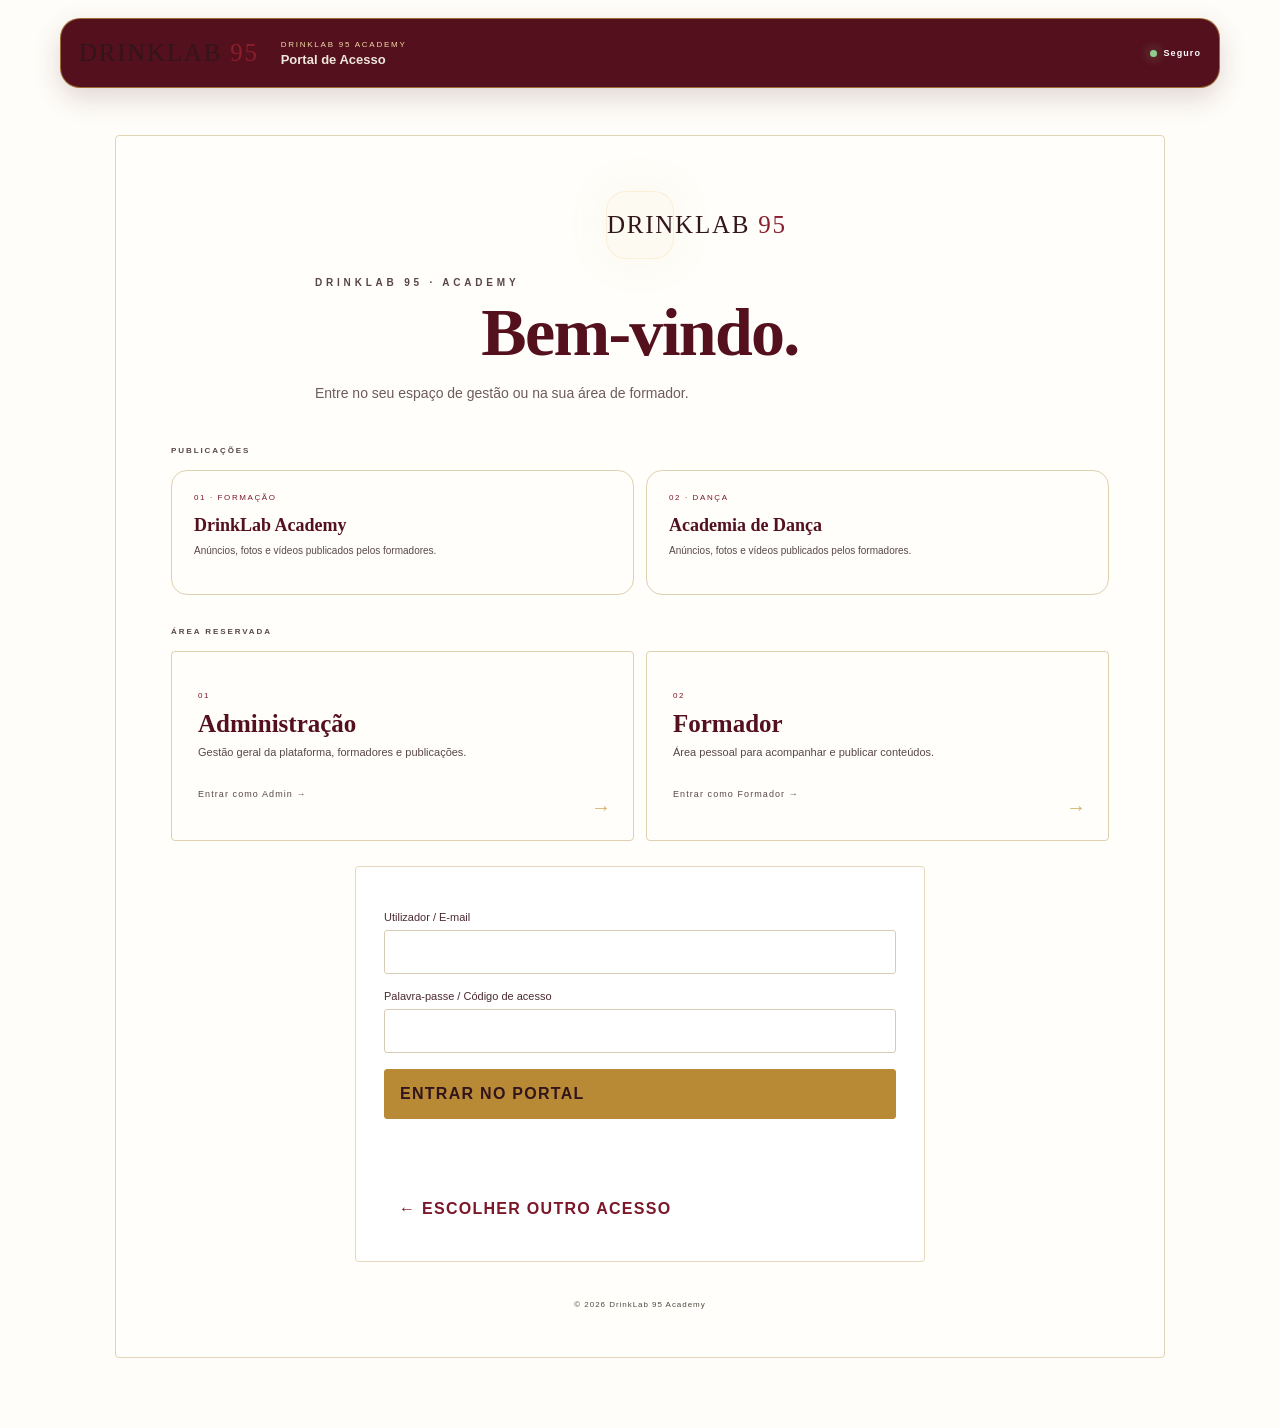
==== acesso.html @ db1f8559 "Refresh visual CSS cache version" ====
<!doctype html><html lang="pt-MZ"><head><meta charset="UTF-8"><meta name="viewport" content="width=device-width,initial-scale=1"><meta name="theme-color" content="#64101e"><title>DrinkLab 95 — Portal de Acesso</title><link rel="stylesheet" href="assets/css/style.css?v=20261028-visual-refresh-1"><style>.portal-info{width:min(980px,100%);margin:0 auto 28px;display:grid;grid-template-columns:repeat(3,1fr);gap:14px}.portal-card{display:block;padding:24px 20px;text-decoration:none;color:var(--text);background:linear-gradient(145deg,#15120d,#080808);border:1px solid #352919;border-radius:10px;text-align:left;transition:.25s;cursor:pointer}.portal-card:hover{transform:translateY(-3px);border-color:rgba(237,208,138,.8);box-shadow:0 18px 45px rgba(0,0,0,.35)}.portal-card small{display:block;color:#756c5d;font-size:8px;letter-spacing:.2em;margin-bottom:13px}.portal-card strong{display:block;color:var(--gold2);font:600 20px 'Playfair Display',serif;margin-bottom:7px}.portal-card span{display:block;color:var(--muted);font-size:10px;line-height:1.6}.portal-label{text-align:center;color:var(--gold2);font-size:9px;letter-spacing:.25em;font-weight:700;margin:28px 0 14px}.access-roles{display:grid;grid-template-columns:repeat(2,1fr);gap:14px;max-width:650px;margin:0 auto}.access-roles button{border:1px solid #352919;border-radius:10px;background:linear-gradient(145deg,#15120d,#080808);color:var(--text);padding:22px;text-align:left;cursor:pointer;transition:.25s}.access-roles button:hover{transform:translateY(-3px);border-color:rgba(237,208,138,.7)}.access-roles span{display:block;color:#756c5d;font-size:8px;letter-spacing:.2em;margin-bottom:10px}.access-roles strong{display:block;color:var(--gold2);font:600 21px 'Playfair Display',serif;margin-bottom:5px}.access-roles small,.access-roles em{display:block;color:var(--muted);font-size:10px;line-height:1.6}.access-roles em{margin-top:12px;color:var(--gold2);font-style:normal}.access-form{max-width:520px;margin:24px auto 0}.access-back{margin-top:12px!important;background:transparent!important;border:0!important;color:var(--muted)!important;box-shadow:none!important}.access-back:hover{color:var(--gold2)!important}.error{color:#d88b8b;text-align:center}@media(max-width:700px){.portal-info,.access-roles{grid-template-columns:1fr}.portal-card{padding:19px}.access-roles button{padding:19px}}</style><style>
body:has(.access-page){background:#050505;min-height:100vh}.access-header{position:fixed;top:18px!important;left:50%;transform:translateX(-50%);width:min(1160px,calc(100% - 28px));height:70px!important;min-height:70px!important;padding:9px 18px!important;border-radius:20px!important;z-index:20}.access-header>a{display:flex;align-items:center}.access-header img{height:46px!important;max-width:185px!important}.access-header>div{display:flex;flex-direction:column;gap:3px;margin-left:22px;flex:1}.access-header small{font-size:8px;color:#777067;letter-spacing:.22em}.access-header strong{font-size:13px;color:#eee7dc}.header-status{display:flex!important;align-items:center;gap:7px;color:#aaa49b!important;font-size:9px!important;letter-spacing:.12em!important}.header-status i{display:block;width:7px;height:7px;border-radius:50%;background:#8ecf8e;box-shadow:0 0 12px rgba(142,207,142,.7)}.access-page{position:relative;min-height:100vh;display:grid;place-items:center;padding:135px 18px 70px;overflow:hidden}.access-glow{position:absolute;width:620px;height:620px;border-radius:50%;background:radial-gradient(circle,rgba(201,151,61,.10),transparent 65%);pointer-events:none}.access-box{position:relative;z-index:2;width:min(1050px,100%);padding:55px 55px 48px;background:linear-gradient(145deg,rgba(20,18,14,.96),rgba(7,7,7,.97));border:1px solid rgba(237,208,138,.15);border-radius:26px;box-shadow:0 35px 100px rgba(0,0,0,.55);backdrop-filter:blur(20px)}.access-brand{text-align:center;max-width:650px;margin:0 auto 40px}.brand-mark{width:68px;height:68px;margin:0 auto 18px;display:grid;place-items:center;border:1px solid rgba(237,208,138,.25);border-radius:20px;background:rgba(201,151,61,.045);box-shadow:0 0 45px rgba(201,151,61,.08)}.brand-mark img{width:38px!important;height:38px!important}.access-brand h1{font:600 clamp(42px,6vw,68px)/1 'Playfair Display',serif;margin:8px 0 15px;letter-spacing:-.025em}.access-brand>p:last-child{color:var(--muted);font-size:14px;line-height:1.8;margin:0}.portal-label{margin:32px 0 15px!important;color:#82796b!important;font-size:8px!important;letter-spacing:.24em!important;text-align:left!important}.portal-info{width:100%;grid-template-columns:repeat(2,1fr);gap:12px}.portal-card{min-height:125px;padding:22px!important;border-radius:16px!important;background:rgba(255,255,255,.018)!important;border-color:rgba(237,208,138,.10)!important}.portal-card strong{font-size:18px!important}.portal-card:hover{transform:translateY(-4px);background:rgba(201,151,61,.035)!important}.access-roles{max-width:none;grid-template-columns:repeat(2,1fr);gap:12px}.access-roles button{position:relative;min-height:190px;padding:26px;border-radius:16px;background:linear-gradient(145deg,#15120d,#090908);border-color:rgba(237,208,138,.12)}.access-roles button:after{content:'→';position:absolute;right:22px;bottom:21px;color:var(--gold2);font-size:20px;transition:.2s}.access-roles button:hover:after{transform:translateX(5px)}.access-roles strong{font-size:25px!important}.access-roles small{max-width:310px;font-size:11px!important;line-height:1.7!important}.access-roles em{margin-top:25px!important;font-size:9px!important;letter-spacing:.12em}.access-form{max-width:570px;padding:28px;margin:25px auto 0;border:1px solid rgba(237,208,138,.12);border-radius:18px;background:rgba(255,255,255,.018)}#accessTitle{color:var(--gold2);font-size:10px;letter-spacing:.18em;font-weight:700;margin:0}.access-form label{font-size:11px}.access-form input{border-radius:11px;padding:15px;background:#060606}.access-form>button[type=submit]{border-radius:11px;background:linear-gradient(135deg,#d8ad61,#b98431);padding:15px}.access-back{border-radius:999px!important}.error{font-size:11px}.access-box:after{content:'© 2026 DrinkLab 95 Academy';display:block;text-align:center;color:#514b43;font-size:8px;letter-spacing:.12em;margin-top:38px}@media(max-width:700px){.access-header{top:10px!important;height:62px!important;min-height:62px!important}.access-header img{height:40px!important}.access-header>div{display:none}.header-status{font-size:8px!important}.access-page{padding:100px 12px 35px}.access-box{padding:34px 18px 28px;border-radius:20px}.access-brand{margin-bottom:28px}.portal-info,.access-roles{grid-template-columns:1fr}.portal-card{min-height:110px}.access-roles button{min-height:155px}.access-form{padding:20px 15px}}
</style>  <link rel="stylesheet" href="assets/css/refinement.css?v=20261028-4">
</head><body><header class="access-header"><a href="./"><span class="brand-wordmark">DRINKLAB <em>95</em></span></a><div><small>DRINKLAB 95 ACADEMY</small><strong>Portal de Acesso</strong></div><span class="header-status"><i></i> Seguro</span></header><main class="access-page"><div class="access-glow"></div><section class="access-box"><div class="access-brand"><div class="brand-mark"><span class="brand-wordmark">DRINKLAB <em>95</em></span></div><p class="eyebrow">DRINKLAB 95 · ACADEMY</p><h1>Bem-vindo.</h1><p>Entre no seu espaço de gestão ou na sua área de formador.</p></div><p class="portal-label">PUBLICAÇÕES</p><div class="portal-info"><a class="portal-card" href="./publicacoes.html?area=academy"><small>01 · FORMAÇÃO</small><strong>DrinkLab Academy</strong><span>Anúncios, fotos e vídeos publicados pelos formadores.</span></a><a class="portal-card" href="./publicacoes.html?area=danca"><small>02 · DANÇA</small><strong>Academia de Dança</strong><span>Anúncios, fotos e vídeos publicados pelos formadores.</span></a></div><p class="portal-label">ÁREA RESERVADA</p><div class="access-roles"><button type="button" data-role="admin"><span>01</span><strong>Administração</strong><small>Gestão geral da plataforma, formadores e publicações.</small><em>Entrar como Admin →</em></button><button type="button" data-role="formador"><span>02</span><strong>Formador</strong><small>Área pessoal para acompanhar e publicar conteúdos.</small><em>Entrar como Formador →</em></button></div><form id="accessForm" class="access-form" hidden><p id="accessTitle"></p><label>Utilizador / E-mail<input id="accessUser" autocomplete="username" required></label><label>Palavra-passe / Código de acesso<input id="accessPass" type="password" autocomplete="current-password" required></label><button type="submit">Entrar no portal</button><p id="accessError" class="error"></p><button class="access-back" type="button" id="chooseAgain">← Escolher outro acesso</button></form></section></main><script src="assets/js/acesso.js?v=20260825-7"></script></body></html>
---- assets/css/style.css ----
:root{--bg:#050505;--card:#0d0d0c;--gold:#c9973d;--gold2:#edd08a;--text:#f8f4eb;--muted:#a7a197;--line:#3b2d1b}*{box-sizing:border-box}html{scroll-behavior:smooth}body{margin:0;background:#050505;color:var(--text);font-family:Inter,Arial,sans-serif;overflow-x:hidden}body:before{content:'';position:fixed;inset:0;pointer-events:none;background:radial-gradient(circle at 50% -10%,rgba(201,151,61,.18),transparent 35%),linear-gradient(120deg,transparent 0 48%,rgba(255,255,255,.018) 50%,transparent 52%);z-index:-1}header{position:fixed;top:16px;left:50%;transform:translateX(-50%);z-index:30;width:min(1180px,calc(100% - 28px));min-height:70px;padding:9px 18px;display:flex;align-items:center;justify-content:space-between;border:1px solid rgba(237,208,138,.16);border-radius:999px;background:rgba(5,5,5,.72);backdrop-filter:blur(20px);box-shadow:0 15px 45px rgba(0,0,0,.35)}header a:first-child{display:flex;align-items:center;text-decoration:none}.brand-logo{min-width:205px}.brand-wordmark{display:inline-block;color:#f8f4eb;font-family:Georgia,"Times New Roman",serif;font-size:25px;letter-spacing:1px;white-space:nowrap}.brand-wordmark em{background:linear-gradient(135deg,#f4d58a 0%,#c9973d 52%,#a96f1c 100%);-webkit-background-clip:text;background-clip:text;color:transparent;font-style:normal}header nav{display:flex;gap:clamp(14px,2.5vw,30px);margin-left:auto;margin-right:30px}header nav a{color:#aaa49a;text-decoration:none;font-size:10px;letter-spacing:.12em;text-transform:uppercase;transition:.2s}header nav a:hover{color:var(--gold2)}header>span{font-size:9px;letter-spacing:.35em;color:var(--gold2);font-weight:700}.intro{position:relative;min-height:100svh;width:100%;display:flex;flex-direction:column;align-items:center;justify-content:center;margin:auto;text-align:center;padding:150px 15px 80px;overflow:hidden;border-bottom:1px solid rgba(237,208,138,.1)}.intro:after{content:'';position:absolute;left:50%;bottom:-180px;width:700px;height:360px;transform:translateX(-50%);border-radius:50%;background:radial-gradient(ellipse,rgba(201,151,61,.12),transparent 65%);pointer-events:none}.intro-orb{position:absolute;top:16%;left:50%;width:clamp(280px,48vw,650px);height:clamp(280px,48vw,650px);transform:translateX(-50%);border:1px solid rgba(237,208,138,.08);border-radius:50%;box-shadow:0 0 100px rgba(201,151,61,.05),inset 0 0 80px rgba(201,151,61,.03);animation:orb 8s ease-in-out infinite}.intro-orb:before,.intro-orb:after{content:'';position:absolute;inset:10%;border:1px solid rgba(237,208,138,.045);border-radius:50%}.intro-orb:after{inset:25%;border-color:rgba(237,208,138,.035)}.intro-mark{position:relative;z-index:2;width:70px;height:70px;display:grid;place-items:center;margin-bottom:22px;border:1px solid rgba(237,208,138,.28);border-radius:50%;background:rgba(5,5,5,.6);box-shadow:0 0 45px rgba(201,151,61,.12);animation:rise .8s ease both}.intro-mark img{width:38px;height:38px}.intro p,.eyebrow{position:relative;z-index:2;font-size:10px;letter-spacing:.38em;color:var(--gold2);font-weight:700}.intro h1{position:relative;z-index:2;font:600 clamp(44px,7.2vw,88px)/1.02 'Playfair Display',serif;letter-spacing:-.025em;margin:20px 0 25px;animation:rise .9s .1s ease both}.intro h1 b{font-weight:600;color:var(--gold2)}.intro>div:not(.intro-orb):not(.intro-mark):not(.scroll-hint){position:relative;z-index:2;color:#918b82;font-size:13px;letter-spacing:.2em}.hero-cta{position:relative;z-index:2;display:inline-block;margin-top:34px;padding:15px 28px;border:1px solid rgba(237,208,138,.55);border-radius:999px;color:var(--gold2);text-decoration:none;text-transform:uppercase;letter-spacing:.14em;font-size:10px;transition:.25s}.hero-cta:hover{background:var(--gold2);color:#080808;box-shadow:0 0 35px rgba(237,208,138,.16);transform:translateY(-2px)}.scroll-hint{position:absolute!important;bottom:25px;color:#6f675b!important;font-size:8px!important;letter-spacing:.28em!important}.scroll-hint span{display:inline-block;color:var(--gold2);font-size:14px;margin-left:7px;animation:bounce 1.5s infinite}.about{width:min(1120px,calc(100% - 28px));margin:90px auto 105px;display:grid;grid-template-columns:repeat(2,minmax(0,1fr));gap:1px;background:var(--line);border:1px solid var(--line)}.about>div{position:relative;background:linear-gradient(145deg,#12100c,#080808);padding:clamp(28px,5vw,52px)}.about>div:first-child{grid-column:1/-1;text-align:center;padding-left:15%;padding-right:15%;background:radial-gradient(circle at 50% 0,#21180c,#0b0b0a 60%)}.about h2{font:600 clamp(30px,4vw,46px)/1.08 'Playfair Display',serif;margin:9px 0 20px}.about p:not(.eyebrow){color:var(--muted);font-size:15px;line-height:1.95;text-align:justify;text-justify:inter-word;margin:10px 0}.about strong{color:var(--gold2)}.values{display:flex;justify-content:center;flex-wrap:wrap;gap:8px;margin-top:25px}.values span{border:1px solid rgba(237,208,138,.2);padding:8px 12px;color:#a99c82;font-size:9px;letter-spacing:.15em}.featured{background:linear-gradient(135deg,#181207,#0a0907)!important}.featured>a{display:inline-block;margin-top:18px;color:var(--gold2);font-size:10px;letter-spacing:.12em;text-decoration:none;text-transform:uppercase}.signature{font-size:14px!important;color:var(--gold2)!important}.program-section{width:min(1150px,calc(100% - 28px));margin:auto}.section-heading{text-align:center;margin-bottom:38px}.section-heading h2{font:600 clamp(32px,5vw,52px)/1.05 'Playfair Display',serif;margin:8px 0 12px}.section-heading p:last-child{color:var(--muted);font-size:14px}.cards{display:grid;grid-template-columns:repeat(4,minmax(0,1fr));gap:14px}.cards button{position:relative;overflow:hidden;min-height:390px;padding:29px;color:var(--text);background:linear-gradient(155deg,#15120d,#080808);border:1px solid #352919;border-radius:8px;text-align:left;cursor:pointer;transition:.3s}.cards button:before{content:'';position:absolute;top:0;left:0;width:45px;height:1px;background:var(--gold2);transition:.3s}.cards button:hover{transform:translateY(-6px);border-color:rgba(237,208,138,.55);box-shadow:0 28px 60px #000}.cards button:hover:before{width:100%}.cards small{color:#756c5d;letter-spacing:.2em}.cards i{display:block;font-style:normal;font-size:35px;color:var(--gold2);margin:43px 0 25px}.cards h2,.cards h3{font:600 clamp(24px,2.5vw,31px)/1 'Playfair Display',serif;margin:0}.cards h3{color:var(--gold2);margin-top:7px}.cards p{color:var(--muted);line-height:1.8;font-size:13px;text-align:justify;text-justify:inter-word}.cards strong{display:block;margin-top:29px;color:var(--gold2);font-size:10px;letter-spacing:.13em}.panel{border:1px solid #4a3920;background:#0c0c0b;padding:clamp(22px,5vw,42px);border-radius:8px;box-shadow:0 30px 80px #000}.panel h2{font:600 clamp(32px,5vw,44px)/1.08 'Playfair Display',serif}.panel>p{color:var(--muted);line-height:1.8}.panel>#kind{color:var(--gold2);font-size:10px;letter-spacing:.25em;font-weight:700}#form{max-width:850px;margin:100px auto 0}form{display:grid;gap:16px;margin-top:30px}label{display:grid;gap:7px;color:#d8d2c7;font-size:13px}input,select,textarea{width:100%;border:1px solid #383128;background:#070707;color:#fff;padding:14px;border-radius:3px;font:inherit}form button{border:0;background:var(--gold);color:#080808;padding:15px;border-radius:3px;font-weight:800;cursor:pointer;text-transform:uppercase;letter-spacing:.08em}#back{background:none;border:0;color:var(--gold2);padding:0 0 20px;cursor:pointer}#success{padding:18px;border:1px solid #6b542d;color:var(--gold2);line-height:1.6}.team-section{width:min(1120px,calc(100% - 28px));margin:105px auto 0}.team-intro{text-align:center;max-width:760px;margin:0 auto 38px}.team-intro h2{font:600 clamp(34px,5vw,54px)/1.05 'Playfair Display',serif;margin:8px 0 15px}.team-intro p:last-child{color:var(--muted);line-height:1.9;font-size:14px}.team-grid{display:grid;grid-template-columns:repeat(3,minmax(0,1fr));gap:14px}.team-card{position:relative;min-height:245px;padding:25px;background:linear-gradient(145deg,#15120d,#080808);border:1px solid #352919;border-radius:8px;color:var(--text);text-align:left;cursor:pointer;overflow:hidden;transition:.3s}.team-card:before{content:'';position:absolute;left:0;top:0;width:35%;height:1px;background:var(--gold2);transition:.35s}.team-card:hover{transform:translateY(-5px);border-color:rgba(237,208,138,.55);box-shadow:0 25px 55px rgba(0,0,0,.45)}.team-card:hover:before{width:100%}.team-number{position:absolute;top:22px;right:22px;color:#665d4e;font-size:9px;letter-spacing:.2em}.team-icon{display:grid;place-items:center;width:48px;height:48px;border:1px solid rgba(237,208,138,.25);border-radius:50%;color:var(--gold2);font-size:13px;margin-bottom:42px}.team-card strong{display:block;font:600 23px 'Playfair Display',serif;margin-bottom:7px}.team-card small{display:block;color:var(--gold2);font-size:10px;letter-spacing:.1em;text-transform:uppercase}.team-card em{display:block;margin-top:28px;color:#777065;font-style:normal;font-size:9px;letter-spacing:.16em;text-transform:uppercase}.member-modal{position:fixed;inset:0;z-index:100;display:grid;place-items:center;padding:22px}.member-modal[hidden]{display:none}.member-backdrop{position:absolute;inset:0;background:rgba(0,0,0,.82);backdrop-filter:blur(12px)}.member-panel{position:relative;z-index:2;width:min(680px,100%);padding:clamp(30px,6vw,58px);background:linear-gradient(145deg,#18140e,#090909);border:1px solid rgba(237,208,138,.35);box-shadow:0 40px 100px rgba(0,0,0,.7);border-radius:10px}.member-close{position:absolute;top:16px;right:18px;border:0;background:none;color:#aaa095;font-size:30px;cursor:pointer;line-height:1}.member-panel h2{font:600 clamp(36px,6vw,56px)/1 'Playfair Display',serif;margin:8px 0}.member-panel h3{color:var(--gold2);font-size:11px;letter-spacing:.18em;text-transform:uppercase;margin:0}.member-divider{height:1px;background:rgba(237,208,138,.16);margin:27px 0}.member-panel>p:not(.eyebrow){color:var(--muted);font-size:15px;line-height:1.95;text-align:justify}.member-focus{margin-top:30px;padding:17px 18px;border-left:2px solid var(--gold);background:rgba(201,151,61,.05)}.member-focus span{display:block;color:#776e60;font-size:8px;letter-spacing:.2em;margin-bottom:7px}.member-focus strong{color:var(--gold2);font-size:12px;letter-spacing:.05em}.modal-open{overflow:hidden}.site-footer{width:100%;margin-top:110px;border-top:1px solid rgba(237,208,138,.16);background:linear-gradient(180deg,#0b0a08,#050505);padding:65px max(28px,calc((100% - 1120px)/2)) 25px}.footer-main{display:grid;grid-template-columns:1.45fr 1fr 1fr 1.25fr;gap:45px;padding-bottom:45px}.footer-brand strong{display:block;font:700 27px 'Playfair Display',serif;letter-spacing:.08em;color:var(--gold2)}.footer-brand span{display:block;margin-top:9px;color:#8c8170;font-size:9px;letter-spacing:.2em}.footer-brand p{max-width:310px;color:#817a70;font-size:12px;line-height:1.8;margin-top:25px}.footer-column h3,.footer-access h3{font-size:9px;letter-spacing:.22em;color:var(--gold2);margin:5px 0 18px}.footer-column a{display:block;color:#9d978e;text-decoration:none;font-size:12px;margin:10px 0;transition:.2s}.footer-column a:hover{color:var(--gold2);transform:translateX(3px)}.footer-access p{color:#817a70;font-size:11px;line-height:1.7;margin:0 0 18px}.footer-login{display:inline-flex;align-items:center;padding:11px 16px;border:1px solid rgba(237,208,138,.4);border-radius:999px;color:var(--gold2);text-decoration:none;text-transform:uppercase;font-size:9px;letter-spacing:.14em;transition:.25s}.footer-login:hover{background:var(--gold2);color:#080808}.footer-bottom{border-top:1px solid rgba(237,208,138,.09);padding-top:20px;display:flex;justify-content:space-between;gap:15px;color:#625c54;font-size:9px;letter-spacing:.08em}.site-footer a{cursor:pointer}@media(max-width:1050px){header nav{display:none}.cards{grid-template-columns:repeat(2,1fr)}.team-grid{grid-template-columns:repeat(2,1fr)}.footer-main{grid-template-columns:1fr 1fr}}@media(max-width:700px){header{top:10px;min-height:62px;padding:7px 13px}header img{height:43px;max-width:175px}header>span{font-size:8px;letter-spacing:.2em}.intro{padding:105px 14px 58px}.intro-orb{top:21%;width:390px;height:390px}.intro-mark{width:60px;height:60px;margin-bottom:18px}.intro-mark img{width:33px;height:33px}.intro h1{font-size:clamp(39px,11vw,59px)}.intro h1 br{display:none}.intro p{font-size:9px;letter-spacing:.28em}.intro>div:not(.intro-orb):not(.intro-mark):not(.scroll-hint){font-size:11px;line-height:1.8}.hero-cta{margin-top:28px}.about{grid-template-columns:1fr;margin:65px 14px}.about>div:first-child{grid-column:auto;padding:30px 22px}.about>div{padding:26px 22px}.about p:not(.eyebrow),.cards p{text-align:justify;text-justify:inter-word;hyphens:auto;font-size:14px;line-height:1.9}.values{justify-content:flex-start}.cards{grid-template-columns:1fr;padding:0}.cards button{min-height:310px;padding:25px}.cards i{margin:30px 0 19px}.section-heading{padding:0 5px;margin-bottom:28px}.section-heading h2{font-size:36px}.panel{padding:23px 17px}#form{padding:0 14px;margin-top:65px}.team-section{margin-top:75px}.team-grid{grid-template-columns:1fr}.team-card{min-height:220px}.member-panel{padding:30px 23px}.member-panel h2{font-size:38px}.member-panel>p:not(.eyebrow){font-size:14px;text-align:justify}.site-footer{margin-top:75px;padding:45px 22px 22px}.footer-main{grid-template-columns:1fr;gap:30px;padding-bottom:32px}.footer-bottom{flex-direction:column;line-height:1.7}}@media(max-width:380px){header>span{display:none}.intro{padding-top:95px}.about>div,.about>div:first-child{padding:22px 18px}.cards button{min-height:295px;padding:21px}}

/* DrinkLab 95 — revisão geral de identidade, alinhamento e responsividade */
:root{
  --bg:#8f1023;
  --card:#a8172b;
  --gold:#d6a84f;
  --gold2:#f0cf79;
  --text:#ffffff;
  --muted:#f3e8e8;
  --line:rgba(240,207,121,.34);
  color-scheme:dark;
}
html{scroll-padding-top:120px}
body{background:#8f1023;color:#fff}
body:before{background:radial-gradient(circle at 50% 0,rgba(214,168,79,.22),transparent 38%),linear-gradient(135deg,rgba(181,31,50,.2),transparent 65%)}
header{
  background:rgba(116,10,27,.94);
  border-color:rgba(240,207,121,.55);
  box-shadow:0 12px 38px rgba(75,0,12,.25);
}
.brand-wordmark{color:#fff}
.brand-wordmark em{background:linear-gradient(135deg,#fff0b5,#d6a84f 55%,#f0cf79);-webkit-background-clip:text;background-clip:text;color:transparent}
header nav a{color:#fff}
header nav a:hover,header nav a:focus-visible{color:var(--gold2)}
.intro{border-bottom-color:rgba(240,207,121,.32);background:linear-gradient(180deg,#8f1023 0%,#a8172b 78%,#8f1023 100%)}
.intro-orb{border-color:rgba(255,255,255,.12);box-shadow:0 0 100px rgba(214,168,79,.12),inset 0 0 80px rgba(255,255,255,.04)}
.intro-orb:before,.intro-orb:after{border-color:rgba(255,255,255,.08)}
.intro-mark{background:#a8172b;border-color:rgba(240,207,121,.65);box-shadow:0 0 35px rgba(214,168,79,.15)}
.intro p,.eyebrow{color:var(--gold2)}
.intro h1 b{color:var(--gold2)}
.intro>div:not(.intro-orb):not(.intro-mark):not(.scroll-hint){color:#fff}
.hero-cta{border-color:var(--gold2);color:#fff;background:rgba(116,10,27,.28)}
.hero-cta:hover{background:var(--gold2);color:#74101b}
.scroll-hint{color:#fff!important}
.about{background:var(--gold);border-color:var(--gold);gap:2px}
.about>div{background:#a8172b}
.about>div:first-child{background:linear-gradient(140deg,#8f1023,#a8172b 75%)}
.about h2,.section-heading h2,.team-intro h2{color:#fff}
.about p:not(.eyebrow),.team-intro p:last-child{color:#fff}
.about strong{color:var(--gold2)}
.values span{border-color:rgba(240,207,121,.55);color:#fff}
.featured{background:linear-gradient(135deg,#8f1023,#b51f32)!important}
.featured>a{color:var(--gold2)}
.signature{color:var(--gold2)!important}
.program-section{margin-top:105px}
.section-heading p:last-child{color:#fff;line-height:1.8;max-width:760px;margin:0 auto}
.cards{align-items:stretch;gap:18px}
.cards button{
  min-width:0;min-height:370px;display:flex;flex-direction:column;align-items:flex-start;
  background:#fff;color:#8f1023;border:1px solid var(--gold);border-radius:14px;
  box-shadow:0 14px 32px rgba(77,0,12,.16)
}
.cards button:before{background:var(--gold);height:3px;width:100%}
.cards button:hover{border-color:var(--gold2);box-shadow:0 22px 44px rgba(65,0,10,.25)}
.cards small{color:#8f1023}
.cards i{color:#b51f32}
.cards h2{color:#8f1023}
.cards h3{color:#b51f32}
.cards p{color:#6d2934}
.cards strong{color:#8f1023;margin-top:auto;padding-top:24px}
.team-section{margin-top:110px}
.team-grid{grid-template-columns:repeat(auto-fit,minmax(min(100%,260px),1fr));align-items:stretch;gap:18px}
.team-card{min-width:0;min-height:250px;background:#fff;color:#8f1023;border:1px solid var(--gold);border-radius:14px;box-shadow:0 12px 28px rgba(77,0,12,.14)}
.team-card:before{background:var(--gold);height:3px;width:100%}
.team-card:hover{border-color:var(--gold2);box-shadow:0 20px 38px rgba(65,0,10,.22)}
.team-number{color:#a8172b}
.team-icon{border-color:var(--gold);background:#fff8e9;color:#8f1023}
.team-card strong{color:#8f1023}
.team-card small{color:#a8172b;line-height:1.6}
.team-card em{color:#8f1023}
.member-backdrop{background:rgba(91,0,16,.8)}
.member-panel{background:#fff;color:#8f1023;border:1px solid var(--gold);box-shadow:0 35px 90px rgba(65,0,10,.35)}
.member-panel h2{color:#8f1023}
.member-panel h3{color:#a8172b}
.member-divider{background:rgba(214,168,79,.55)}
.member-panel>p:not(.eyebrow){color:#6d2934}
.member-focus{border-left-color:var(--gold);background:#fff6e4}
.member-focus span{color:#8f1023}
.member-focus strong{color:#8f1023}
.panel{background:#fff;color:#8f1023;border:1px solid var(--gold);box-shadow:0 25px 60px rgba(65,0,10,.2)}
.panel h2{color:#8f1023}
.panel>p{color:#6d2934}
.panel>#kind{color:#a8172b}
label{color:#8f1023}
input,select,textarea{background:#fff;color:#8f1023;border:1px solid #d9b86a;border-radius:8px}
input:focus,select:focus,textarea:focus{outline:2px solid rgba(214,168,79,.35);border-color:#a8172b}
form button{background:var(--gold);color:#74101b;border-radius:8px}
#back{color:#fff}
#success{border-color:var(--gold);color:#8f1023;background:#fff6e4}
.site-footer{background:#740a1b;border-top:2px solid var(--gold);color:#fff}
.footer-brand strong,.footer-column h3,.footer-access h3{color:var(--gold2)}
.footer-brand span,.footer-brand p,.footer-access p{color:#fff}
.footer-column a{color:#fff}
.footer-column a:hover{color:var(--gold2)}
.footer-login{border-color:var(--gold2);color:#fff}
.footer-login:hover{background:var(--gold2);color:#74101b}
.footer-bottom{border-top-color:rgba(240,207,121,.3);color:#fff}
a:focus-visible,button:focus-visible{outline:3px solid var(--gold2);outline-offset:3px}
button,input,select,textarea{max-width:100%}
@media(max-width:1050px){
  header{width:calc(100% - 24px);top:10px;left:12px;transform:none;flex-wrap:wrap;border-radius:20px;padding:10px 14px}
  .brand-logo{min-width:0}
  header nav{display:flex;order:2;width:100%;margin:8px 0 0;padding:4px 0 2px;gap:18px;overflow-x:auto;white-space:nowrap;scrollbar-width:none}
  header nav::-webkit-scrollbar{display:none}
  header nav a{font-size:9px;flex:0 0 auto}
  .intro{padding-top:150px}
  .cards{grid-template-columns:repeat(2,minmax(0,1fr))}
  .footer-main{gap:28px}
}
@media(max-width:700px){
  html{scroll-padding-top:145px}
  header{top:8px;width:calc(100% - 16px);left:8px;padding:8px 12px;border-radius:16px}
  .brand-wordmark{font-size:21px}
  header nav{gap:15px}
  .intro{min-height:90svh;padding:150px 18px 68px}
  .intro h1{font-size:clamp(37px,9.5vw,58px);line-height:1.08;max-width:780px}
  .intro h1 br{display:block}
  .intro>div:not(.intro-orb):not(.intro-mark):not(.scroll-hint){letter-spacing:.08em}
  .about{width:calc(100% - 24px);margin:58px auto 70px;grid-template-columns:minmax(0,1fr)}
  .about>div:first-child{grid-column:auto;padding:30px 22px}
  .about>div{padding:25px 22px}
  .about p:not(.eyebrow),.cards p{font-size:14px;line-height:1.8;text-align:left;hyphens:auto}
  .program-section,.team-section{width:calc(100% - 24px);margin-top:75px}
  .cards{grid-template-columns:minmax(0,1fr);gap:14px}
  .cards button{min-height:0;padding:25px}
  .cards i{margin:25px 0 18px}
  .team-grid{grid-template-columns:minmax(0,1fr);gap:14px}
  .team-card{min-height:210px}
  #form{width:calc(100% - 24px);padding:0;margin:65px auto 0}
  .panel{padding:24px 18px}
  .member-modal{padding:12px}
  .member-panel{max-height:calc(100svh - 24px);overflow:auto;padding:30px 22px}
  .member-panel>p:not(.eyebrow){text-align:left;line-height:1.8}
  .site-footer{margin-top:75px;padding:42px 22px 22px}
  .footer-main{grid-template-columns:repeat(2,minmax(0,1fr));gap:28px 18px}
  .footer-brand,.footer-access{grid-column:1/-1}
  .footer-bottom{flex-direction:column;line-height:1.7}
}
@media(max-width:420px){
  .brand-wordmark{font-size:18px}
  .intro h1{font-size:clamp(34px,9vw,42px)}
  .intro p,.eyebrow{letter-spacing:.18em}
  .footer-main{grid-template-columns:minmax(0,1fr)}
  .footer-brand,.footer-access{grid-column:auto}
}


/* Refinamento visual: vermelho como acento, não como fundo dominante */
:root{
  --bg:#fffaf4;
  --card:#ffffff;
  --gold:#d6a84f;
  --gold2:#b8872c;
  --text:#64101e;
  --muted:#6d5558;
}
html,body{background:#fffaf4;color:#64101e}
body:before{
  background:
    radial-gradient(ellipse at 50% 0,rgba(214,168,79,.13),transparent 42%),
    linear-gradient(180deg,#fffaf4 0%,#fff 38%,#fffaf4 100%);
}
header{
  background:rgba(255,255,255,.96);
  border-color:rgba(184,135,44,.55);
  box-shadow:0 10px 34px rgba(100,16,30,.12);
  backdrop-filter:blur(16px);
}
header nav a{color:#64101e}
header nav a:hover,header nav a:focus-visible{color:#b8872c}
.brand-wordmark{color:#64101e}
.intro{
  background:
    radial-gradient(ellipse at 50% 35%,rgba(214,168,79,.16),transparent 45%),
    linear-gradient(145deg,#64101e 0%,#84172a 55%,#64101e 100%);
  color:#fff;
  border-bottom:3px solid #d6a84f;
}
.intro-orb{border-color:rgba(255,255,255,.12);box-shadow:0 0 90px rgba(214,168,79,.12),inset 0 0 70px rgba(255,255,255,.025)}
.intro-mark{background:#64101e;border-color:#d6a84f}
.intro h1{color:#fff}
.intro h1 b,.intro p,.eyebrow{color:#f0cf79}
.intro>div:not(.intro-orb):not(.intro-mark):not(.scroll-hint){color:#fff}
.hero-cta{border-color:#f0cf79;color:#fff;background:rgba(255,255,255,.04)}
.hero-cta:hover{background:#d6a84f;color:#64101e}
.scroll-hint{color:#fff!important}
.about{
  background:#d6a84f;border-color:#d6a84f;gap:2px;
  box-shadow:0 20px 55px rgba(100,16,30,.07)
}
.about>div{background:#fff;color:#64101e}
.about>div:first-child{background:#64101e;color:#fff}
.about h2{color:#fff}
.about p:not(.eyebrow){color:#6d5558}
.about>div:first-child p:not(.eyebrow){color:#fff}
.about strong{color:#b8872c}
.values span{border-color:rgba(184,135,44,.35);color:#64101e}
.featured{background:#64101e!important;color:#fff}
.featured p,.featured h2,.featured h3{color:#fff}
.featured>a,.signature{color:#f0cf79!important}
.program-section,.team-section{color:#64101e}
.section-heading h2,.team-intro h2{color:#64101e}
.section-heading p:last-child,.team-intro p:last-child{color:#6d5558}
.cards button{
  background:#fff;color:#64101e;border:1px solid rgba(184,135,44,.5);
  box-shadow:0 12px 35px rgba(100,16,30,.08);
}
.cards button:before{background:#d6a84f}
.cards button:hover{border-color:#b8872c;box-shadow:0 20px 42px rgba(100,16,30,.14)}
.cards small{color:#8f1b30}
.cards i{color:#b8872c}
.cards h2{color:#64101e}
.cards h3{color:#8f1b30}
.cards p{color:#6d5558}
.cards strong{color:#8f1b30}
.team-card{background:#fff;color:#64101e;border:1px solid rgba(184,135,44,.48);box-shadow:0 10px 28px rgba(100,16,30,.07)}
.team-card:before{background:#d6a84f}
.team-card:hover{border-color:#b8872c;box-shadow:0 18px 36px rgba(100,16,30,.13)}
.team-number{color:#8f1b30}
.team-icon{border-color:rgba(184,135,44,.55);background:#fffaf4;color:#8f1b30}
.team-card strong{color:#64101e}
.team-card small{color:#8f1b30}
.team-card em{color:#6d5558}
.member-backdrop{background:rgba(48,5,13,.72)}
.member-panel{background:#fff;color:#64101e;border:1px solid #d6a84f;box-shadow:0 35px 90px rgba(48,5,13,.22)}
.member-panel h2{color:#64101e}
.member-panel h3{color:#8f1b30}
.member-panel>p:not(.eyebrow){color:#6d5558}
.member-focus{border-left-color:#d6a84f;background:#fffaf4}
.member-focus span{color:#8f1b30}
.member-focus strong{color:#64101e}
.panel{background:#fff;color:#64101e;border:1px solid rgba(184,135,44,.55);box-shadow:0 22px 55px rgba(100,16,30,.1)}
.panel h2{color:#64101e}
.panel>p{color:#6d5558}
.panel>#kind{color:#8f1b30}
label{color:#64101e}
input,select,textarea{background:#fff;color:#64101e;border:1px solid #d8c8a6}
input:focus,select:focus,textarea:focus{outline:2px solid rgba(214,168,79,.3);border-color:#b8872c}
form button{background:#d6a84f;color:#64101e}
#back{color:#8f1b30}
#success{border-color:#d6a84f;color:#64101e;background:#fffaf4}
.site-footer{background:#64101e;border-top:3px solid #d6a84f;color:#fff}
.footer-brand strong,.footer-column h3,.footer-access h3{color:#f0cf79}
.footer-brand span,.footer-brand p,.footer-access p,.footer-column a{color:#fff}
.footer-column a:hover{color:#f0cf79}
.footer-login{border-color:#f0cf79;color:#fff}
.footer-login:hover{background:#d6a84f;color:#64101e}
.footer-bottom{border-top-color:rgba(240,207,121,.25);color:#fff}
@media(max-width:700px){
  .about{background:#d6a84f}
  .about>div{background:#fff}
  .about>div:first-child{background:#64101e}
  .section-heading p:last-child,.team-intro p:last-child{color:#6d5558}
  .cards button{background:#fff}
}


/* DrinkLab 95 — direcção visual clássica e intemporal */
:root{--bg:#fffdf9;--card:#fff;--gold:#b58a3b;--gold2:#d4b36a;--text:#32151b;--muted:#6d5b5d;--line:#e5d8bd;color-scheme:light}
html,body{background:#fffdf9!important;color:#32151b!important;font-family:Inter,Arial,sans-serif}
body:before{background:linear-gradient(180deg,rgba(212,179,106,.07),transparent 32%)!important}
header{background:#fffdf9!important;border:1px solid #e5d8bd!important;border-radius:8px!important;box-shadow:0 5px 18px rgba(50,21,27,.07)!important;backdrop-filter:none!important}
.brand-wordmark{color:#32151b!important;letter-spacing:.07em}
.brand-wordmark em{background:none!important;color:#8b1e2d!important;-webkit-text-fill-color:#8b1e2d!important}
header nav a{color:#4b2930!important;letter-spacing:.09em!important;font-size:10px!important}
header nav a:hover{color:#a47b32!important}
header>span{color:#8b1e2d!important}
.intro{background:#64101e!important;border-bottom:3px solid #b58a3b!important}
.intro-orb{animation:none!important;border-color:rgba(212,179,106,.12)!important;box-shadow:none!important}
.intro-orb:before,.intro-orb:after{border-color:rgba(212,179,106,.08)!important}
.intro-mark{border-radius:4px!important;background:transparent!important;box-shadow:none!important;animation:none!important}
.intro h1{font-weight:600!important;letter-spacing:-.035em!important}
.intro h1 b,.intro p,.eyebrow{color:#d9bb77!important}
.intro>div:not(.intro-orb):not(.intro-mark):not(.scroll-hint){color:#f8f3eb!important;letter-spacing:.12em!important}
.hero-cta{border-radius:3px!important;background:transparent!important;color:#fff!important;border-color:#d9bb77!important;letter-spacing:.12em!important}
.hero-cta:hover{background:#d9bb77!important;color:#32151b!important;box-shadow:none!important;transform:translateY(-1px)!important}
.scroll-hint{color:#e8ded3!important}
.about{gap:1px!important;background:#d9bb77!important;border:1px solid #d9bb77!important;box-shadow:none!important}
.about>div{background:#fffdf9!important;padding:clamp(28px,4vw,46px)!important}
.about>div:first-child{background:#64101e!important}
.about h2,.section-heading h2,.team-intro h2{font-weight:600!important;letter-spacing:-.025em!important}
.about p:not(.eyebrow){color:#665457!important;line-height:1.85!important}
.about>div:first-child p:not(.eyebrow){color:#f8f3eb!important}
.about strong{color:#9b762f!important}
.about>div:first-child strong{color:#e3c982!important}
.values span{border:1px solid rgba(181,138,59,.45)!important;background:transparent!important;color:#5d343a!important;letter-spacing:.12em!important}
.about>div:first-child .values span{color:#fff!important;border-color:rgba(217,187,119,.5)!important}
.featured{background:#f6f0e5!important;border-top:0!important;border-bottom:0!important}
.featured h2,.featured p:not(.eyebrow){color:#32151b!important}
.featured .eyebrow,.featured>a,.signature{color:#8b1e2d!important}
.program-section,.team-section{color:#32151b!important}
.section-heading p:last-child,.team-intro p:last-child{color:#6d5b5d!important}
.cards{gap:16px!important}
.cards button,.team-card{border-radius:4px!important;background:#fff!important;border:1px solid #e5d8bd!important;box-shadow:none!important;color:#32151b!important}
.cards button:before,.team-card:before{height:2px!important;width:42px!important;background:#b58a3b!important}
.cards button:hover,.team-card:hover{transform:translateY(-3px)!important;border-color:#b58a3b!important;box-shadow:0 10px 25px rgba(50,21,27,.08)!important}
.cards button:hover:before,.team-card:hover:before{width:100%!important}
.cards small,.team-number{color:#8b1e2d!important}
.cards i,.team-icon{color:#9c772f!important}
.cards h2,.team-card strong{color:#32151b!important}
.cards h3,.team-card small{color:#8b1e2d!important}
.cards p,.team-card em{color:#6d5b5d!important}
.cards strong{color:#8b1e2d!important}
.team-icon{border-radius:3px!important;background:#faf5eb!important;border-color:#e5d8bd!important}
.member-backdrop{background:rgba(38,10,15,.68)!important;backdrop-filter:none!important}
.member-panel,.panel{background:#fffdf9!important;color:#32151b!important;border:1px solid #d9bb77!important;border-radius:5px!important;box-shadow:0 20px 50px rgba(50,21,27,.12)!important}
.member-panel h2,.panel h2{color:#32151b!important}
.member-panel h3,.panel>#kind{color:#8b1e2d!important}
.member-panel>p:not(.eyebrow),.panel>p{color:#6d5b5d!important}
.member-divider{background:#e5d8bd!important}
.member-focus{background:#f8f2e7!important;border-left-color:#b58a3b!important}
.member-focus span,.member-focus strong{color:#5d343a!important}
label{color:#4b2930!important}
input,select,textarea{background:#fff!important;color:#32151b!important;border:1px solid #d8cbb3!important;border-radius:3px!important}
input:focus,select:focus,textarea:focus{outline:2px solid rgba(181,138,59,.2)!important;border-color:#b58a3b!important}
form button{background:#64101e!important;color:#fff!important;border-radius:3px!important}
#back{color:#8b1e2d!important}
#success{background:#f8f2e7!important;border-color:#d9bb77!important;color:#32151b!important}
.site-footer{background:#32151b!important;border-top:2px solid #b58a3b!important}
.footer-brand strong,.footer-column h3,.footer-access h3{color:#d9bb77!important}
.footer-brand span,.footer-brand p,.footer-access p,.footer-column a{color:#f4eee6!important}
.footer-column a:hover{color:#d9bb77!important}
.footer-login{border-radius:3px!important;border-color:#d9bb77!important}
.footer-login:hover{background:#d9bb77!important;color:#32151b!important}
.footer-bottom{border-top-color:rgba(217,187,119,.28)!important;color:#e2d7ce!important}
/* Mesmo padrão clássico nas páginas de acesso, administração, publicações e serviços */
.access-page,.service-page{background:#fffdf9!important;color:#32151b!important}
.access-glow{display:none!important}
.access-box,.access-form,.portal-card,.access-roles button,.box,.stat,.trainer-card,.site-media-card,.notice,.post{background:#fff!important;color:#32151b!important;border:1px solid #e5d8bd!important;border-radius:4px!important;box-shadow:none!important}
.access-box{border-top:3px solid #64101e!important}
.access-brand h1,.dash h1,.service-head h1,.posts-head h1{color:#32151b!important}
.access-brand>p:last-child,.admin-subtitle,.hint,.portal-card span,.access-roles small,.post p,.service-option p,.service-head p{color:#6d5b5d!important}
.portal-card strong,.access-roles strong,.stat b,.site-media-info strong,.notice strong{color:#8b1e2d!important}
.portal-card small,.access-roles span,.site-media-info small{color:#9b762f!important}
.access-roles button:hover,.portal-card:hover{background:#faf5eb!important;border-color:#b58a3b!important;box-shadow:none!important}
.admin-header-center strong{color:#32151b!important}
.admin-kicker,.admin-live,.admin-site-link{color:#8b1e2d!important}
.logout,.trainer-actions button{background:#fff!important;color:#64101e!important;border:1px solid #d8cbb3!important}
.goldbtn,.access-form>button[type=submit],.service-actions button{background:#64101e!important;color:#fff!important;border-radius:3px!important;box-shadow:none!important}
.tablewrap{background:#fff!important;border-color:#e5d8bd!important;border-radius:4px!important;box-shadow:none!important}
.tablewrap th{background:#64101e!important;color:#f0dca9!important}
.tablewrap td{color:#4b2930!important;border-bottom-color:#eee6d8!important}
.box input,.box select,.box textarea,.access-form input{background:#fff!important;color:#32151b!important;border-color:#d8cbb3!important}
.trainer-card strong{color:#32151b!important}
.trainer-card small{color:#8b1e2d!important}
.admin-content-nav button.active{outline-color:#b58a3b!important;box-shadow:none!important}
.service-option{background:#fff!important;color:#32151b!important;border:1px solid #e5d8bd!important;border-radius:4px!important;box-shadow:none!important}
.service-option:hover,.service-option.active{background:#faf5eb!important;border-color:#b58a3b!important;box-shadow:inset 3px 0 #64101e!important;transform:none!important}
.service-option small,.post-meta{color:#9b762f!important}
.service-option h2,.service-form h2,.hygiene-note strong{color:#32151b!important}
.service-form{background:#fff!important;color:#32151b!important;border:1px solid #e5d8bd!important;border-top:3px solid #64101e!important;border-radius:4px!important}
.service-form input,.service-form textarea{background:#fff!important;color:#32151b!important;border-color:#d8cbb3!important}
.check{background:#fff!important;color:#4b2930!important;border-color:#e5d8bd!important}
.hygiene-note{background:#faf5eb!important;color:#5d343a!important;border-left-color:#b58a3b!important}
.back-home,.back{color:#8b1e2d!important}
.posts-head p,.post-author{color:#6d5b5d!important}
.post-body{background:#fff!important}
.post{overflow:hidden!important}
.post h2{color:#32151b!important}
.notice-badge{border-color:#b58a3b!important;color:#8b1e2d!important;border-radius:3px!important}
.empty{color:#6d5b5d!important;border-color:#e5d8bd!important;border-radius:4px!important}
@media(max-width:700px){header{border-radius:5px!important}.intro{min-height:88svh!important}.about>div,.about>div:first-child{padding:26px 22px!important}.footer-main{gap:24px 18px!important}.access-box{padding:30px 18px!important}.service-form{padding:22px!important}}

/* Ilustrações editoriais e acabamento responsivo — DrinkLab 95 */
.program-visual{height:142px;margin:15px -10px 22px;overflow:hidden;border:1px solid #e5d8bd;background:#f8f2e7;border-radius:3px}
.program-visual img{display:block;width:100%;height:100%;object-fit:cover;transition:transform .45s ease}
.cards button:hover .program-visual img{transform:scale(1.035)}
.cards button{min-width:0}
.cards button>small{display:block}
.section-art{margin:22px 0 25px;overflow:hidden;border:1px solid #e5d8bd;background:#f8f2e7;border-radius:3px}
.section-art img{display:block;width:100%;height:clamp(145px,19vw,220px);object-fit:cover}
#academy .section-art,#manutencao .section-art,#store .section-art{max-width:100%}
#academy .section-art img,#manutencao .section-art img,#store .section-art img{object-position:center}
@media(min-width:701px){
 .cards button{display:flex;flex-direction:column;align-items:stretch}
 .cards button>strong{margin-top:auto;padding-top:24px}
 .program-visual{flex:0 0 142px}
}
@media(max-width:700px){
 .cards{grid-template-columns:repeat(2,minmax(0,1fr))!important;gap:10px!important}
 .cards button{min-height:0!important;padding:15px!important}
 .program-visual{height:112px;margin:13px -4px 17px}
 .cards h2,.cards h3{font-size:22px!important;line-height:1.05}
 .cards p{font-size:12px!important;line-height:1.65!important}
 .cards strong{font-size:9px!important;letter-spacing:.06em!important}
 .section-art{margin:18px 0}
 .section-art img{height:145px}
}
@media(max-width:380px){
 .cards{grid-template-columns:1fr!important}
 .program-visual{height:155px}
}
@media(prefers-reduced-motion:reduce){
 html{scroll-behavior:auto}
 *,*::before,*::after{animation-duration:.01ms!important;animation-iteration-count:1!important;transition-duration:.01ms!important}
}

/* Navegação acessível em tablet e telemóvel: os links não desaparecem */
@media(max-width:1050px){
 header{height:auto;min-height:0;flex-wrap:wrap;justify-content:space-between;align-items:center;padding:10px 18px;border-radius:8px!important}
 header .brand-logo{min-width:0}
 header nav{display:flex!important;flex:1 0 100%;width:100%;margin:8px 0 0!important;gap:clamp(12px,2vw,22px);justify-content:center;overflow-x:auto;overscroll-behavior-x:contain;padding:5px 1px 7px;scrollbar-width:thin;scrollbar-color:#b58a3b transparent}
 header nav a{white-space:nowrap;font-size:9px;letter-spacing:.08em}
 .intro{padding-top:158px}
}
@media(max-width:700px){
 header{top:8px;width:calc(100% - 16px);padding:9px 12px!important}
 .brand-wordmark{font-size:21px}
 header nav{justify-content:flex-start!important;gap:18px!important;margin-top:5px!important}
 header nav a{font-size:9px!important}
 .intro{padding-top:155px!important}
 html{scroll-padding-top:125px}
}
@media(max-width:380px){
 .brand-wordmark{font-size:19px}
 header nav{gap:15px!important}
 header nav a{font-size:8px!important}
 .intro{padding-top:150px!important}
}

/* Redes sociais e metadados visuais */
.footer-socials{display:flex;flex-wrap:wrap;gap:10px;margin-top:18px}
.footer-socials a{display:inline-flex;align-items:center;gap:6px;padding:8px 11px;border:1px solid rgba(217,187,119,.45);color:#f4eee6;text-decoration:none;font-size:10px;letter-spacing:.08em;text-transform:uppercase;transition:background .2s ease,color .2s ease,border-color .2s ease}
.footer-socials a:hover{background:#d9bb77;border-color:#d9bb77;color:#32151b}
@media(max-width:700px){.footer-socials{gap:8px}.footer-socials a{padding:9px 12px}}

/* Remover qualquer pequeno símbolo junto à marca no cabeçalho; manter apenas DRINKLAB 95 */
header .brand-logo img,
header .brand-wordmark::after,
header .brand-wordmark svg,
header .brand-logo .brand-icon{display:none!important;content:none!important}


/* Conteúdo institucional expandido — filosofia do 95 e perfil do fundador */
.method-block{margin-top:2rem;padding:1.5rem;border-left:2px solid var(--gold,#b9975b);background:rgba(185,151,91,.07)}
.method-block h3{font-family:"Playfair Display",serif;margin:.25rem 0 .75rem;font-size:clamp(1.35rem,2.2vw,1.8rem)}
.method-block p:last-child{margin-bottom:0}
.founder-section{display:grid;grid-template-columns:minmax(0,1.5fr) minmax(220px,.7fr);gap:clamp(2rem,5vw,5rem);align-items:center;padding:clamp(3rem,7vw,6rem) max(6vw,calc((100% - 1200px)/2));background:#111;color:#f6f3ee}
.founder-section h2{font-family:"Playfair Display",serif;font-size:clamp(2rem,4vw,3.5rem);margin:.35rem 0 1rem}
.founder-role{color:#d8bd83;font-weight:600;line-height:1.6}
.founder-copy>p{line-height:1.8;max-width:70ch}
.founder-copy blockquote{margin:2rem 0 0;padding:1.25rem 1.5rem;border-left:2px solid #c6a76a;color:#f3e5c7;font-family:"Playfair Display",serif;font-size:1.2rem;line-height:1.65}
.founder-copy blockquote span{display:block;margin-top:.75rem;font-family:Inter,sans-serif;font-size:.85rem;font-style:normal;color:#d8bd83}
.founder-note{border:1px solid rgba(198,167,106,.45);padding:2rem;text-align:center}
.founder-mark{display:block;font-family:"Playfair Display",serif;font-size:clamp(5rem,10vw,8rem);line-height:1;color:#d8bd83}
.founder-note p{line-height:1.7}
.founder-note .values{display:flex;gap:.5rem;justify-content:center;flex-wrap:wrap;margin-top:1.5rem}
.founder-note .values span{font-size:.68rem;letter-spacing:.08em;border:1px solid rgba(198,167,106,.4);padding:.5rem}
@media(max-width:760px){.founder-section{grid-template-columns:1fr}.founder-note{max-width:100%}.method-block{padding:1.1rem}}
---- assets/css/refinement.css ----
/* DrinkLab 95 — camada de acabamento visual e responsivo
   Paleta oficial: vermelho, dourado e branco.
   Esta camada complementa os estilos existentes sem alterar dados ou lógica. */
:root{
  --dl-red:#8b1e2d;
  --dl-red-dark:#64101e;
  --dl-red-deep:#4b101b;
  --dl-gold:#b58a3b;
  --dl-gold-light:#e3c77e;
  --dl-white:#fffdf8;
  --dl-paper:#f8f4ec;
  --dl-ink:#32151b;
  --dl-muted:#6d5b5d;
}
html{scroll-padding-top:120px}
body{overflow-x:clip}
img,video,iframe{max-width:100%}
button,input,select,textarea{font:inherit}
a,button,input,select,textarea{ -webkit-tap-highlight-color:transparent }
a:focus-visible,button:focus-visible,input:focus-visible,select:focus-visible,textarea:focus-visible{
  outline:3px solid var(--dl-gold-light)!important;
  outline-offset:3px!important;
}
button:disabled{opacity:.65;cursor:wait}
::selection{background:var(--dl-gold-light);color:var(--dl-ink)}
/* Cabeçalho partilhado */
header{
  border-color:rgba(227,199,126,.55);
  background:rgba(100,16,30,.96);
  box-shadow:0 12px 34px rgba(57,8,18,.2);
}
header nav a{color:#fff}
header nav a:hover,header nav a:focus-visible{color:var(--dl-gold-light)}
.brand-wordmark{color:#fff}
.brand-wordmark em{background:linear-gradient(135deg,#fff0b5,#b58a3b 55%,#f0d58c);-webkit-background-clip:text;background-clip:text;color:transparent}
/* Páginas institucionais e cartões */
.about>div,.founder-section,.featured{scroll-margin-top:120px}
.cards button,.team-card,.portal-card,.access-roles button,.action,.service-option{
  transition:transform .2s ease,border-color .2s ease,box-shadow .2s ease,background-color .2s ease;
}
.cards button:focus-visible,.team-card:focus-visible,.portal-card:focus-visible,.service-option:focus-visible{
  outline:3px solid var(--dl-gold)!important;outline-offset:3px!important;
}
.program-visual img,.section-art img,.service-visual{max-width:100%;object-fit:cover}
.site-footer{background:var(--dl-red-dark);border-top:2px solid var(--dl-gold)}
.footer-brand strong,.footer-column h3,.footer-access h3{color:var(--dl-gold-light)}
.footer-bottom{color:#fff}
.footer-column a,.footer-brand p,.footer-brand span,.footer-access p{color:#fff}
/* Portal, administração, formadores e serviços: superfícies claras com acentos vermelhos */
body:has(.access-page),body:has(.admin),body:has(.trainer-page),body:has(.service-page),body:has(.posts-page){
  background:var(--dl-paper)!important;color:var(--dl-ink);
}
body:has(.access-page):before,body:has(.admin):before,body:has(.trainer-page):before,
body:has(.service-page):before,body:has(.posts-page):before{display:none}
.access-header,.admin-header,body:has(.trainer-page)>header,body:has(.posts-page)>header{
  background:var(--dl-red-dark)!important;border:1px solid rgba(181,138,59,.75)!important;
  color:#fff!important;box-shadow:0 10px 28px rgba(57,8,18,.16)!important;
}
.access-header small,.admin-kicker{color:#f0dca8!important}
.header-status,.admin-live{color:#fff!important}
.access-page,.admin,.trainer-page,.service-page,.posts-page{color:var(--dl-ink)}
.access-box,.box,.trainer-welcome,.trainer-note,.panel,.service-form,.post,.post-card{
  background:var(--dl-white)!important;color:var(--dl-ink)!important;
  border:1px solid #e2d4b6!important;box-shadow:0 12px 32px rgba(75,16,27,.07);
}
.access-box h1,.dash h1,.trainer-hero h1,.section-title,.service-head h1,.posts-head h1,
.access-box h2,.box h2,.panel h2,.trainer-welcome h2,.trainer-note h2,.post h2,.post-card h3{
  color:var(--dl-red-dark);
}
.access-box p,.admin-subtitle,.trainer-page p,.service-head p,.service-option p,.posts-head p,.post p,.post-card p{
  color:var(--dl-muted);
}
.portal-card,.access-roles button,.action,.service-option{
  background:#fff!important;color:var(--dl-ink)!important;border:1px solid #e0c98f!important;
}
.portal-card strong,.access-roles strong,.action strong,.service-option h2{color:var(--dl-red-dark)!important}
.portal-card small,.access-roles span,.service-option small{color:var(--dl-gold)!important}
.portal-card span,.access-roles small,.access-roles em{color:var(--dl-muted)!important}
.stat,.site-media-card,.notice,.post-card{
  background:#fff!important;border-color:#e2d4b6!important;color:var(--dl-ink)!important;
}
.stat b,.tablewrap th,.student-wrap th,.post-meta,.post-author{color:var(--dl-red)!important}
.tablewrap,.student-wrap{max-width:100%;overflow-x:auto;border-color:#e2d4b6!important}
.tablewrap th,.tablewrap td,.student-wrap th,.student-wrap td{border-bottom-color:#eee5d5!important}
.box label,.trainer-page label,.service-form label{color:var(--dl-ink)!important}
.box input,.box select,.box textarea,.composer input,.composer select,.composer textarea,
.access-form input,.service-form input,.service-form textarea,.service-form select,
input,select,textarea{
  background:#fff;color:var(--dl-ink);border:1px solid #d8c49a;
}
input::placeholder,textarea::placeholder{color:#8a7778;opacity:1}
.goldbtn,form button,.access-form>button[type=submit]{
  background:var(--dl-gold)!important;color:#32151b!important;border:1px solid var(--dl-gold)!important;
}
.goldbtn:hover,form button:hover,.access-form>button[type=submit]:hover{background:var(--dl-gold-light)!important}
.footer-login,.admin-site-link,.back-home,.back,.access-back{color:var(--dl-red)!important}
.error{color:#a21d2d!important}
.empty,.hint{color:var(--dl-muted)!important}
.service-page{background:var(--dl-paper)!important;color:var(--dl-ink)!important}
.service-option.active{background:#fff8e8!important;border-color:var(--dl-gold)!important}
.check{background:#fff!important;color:var(--dl-ink)!important;border-color:#e2d4b6!important}
.hygiene-note{background:#fff6e4!important;color:var(--dl-ink)!important;border-left-color:var(--dl-gold)!important}
.post{overflow:hidden!important;border-radius:12px!important}
.post-media{width:100%;height:auto;max-height:520px;object-fit:cover}
.post-body{background:#fff!important}
.notice-badge{border-color:var(--dl-gold)!important;color:var(--dl-red)!important;border-radius:4px!important}
.site-footer a:focus-visible{outline-color:var(--dl-gold-light)!important}
/* Breakpoints: grelhas flexíveis, navegação utilizável e sem transbordo lateral */
@media(max-width:1050px){
  header nav{max-width:100%;overscroll-behavior-x:contain}
  .footer-main{grid-template-columns:repeat(2,minmax(0,1fr));gap:28px}
  .cards{grid-template-columns:repeat(2,minmax(0,1fr))}
}
@media(max-width:760px){
  html{scroll-padding-top:145px}
  .founder-section{grid-template-columns:1fr}
  .posts-grid{grid-template-columns:1fr}
  .service-options,.check-grid{grid-template-columns:1fr}
  .trainer-content,.actions{grid-template-columns:1fr}
  .stats{grid-template-columns:repeat(2,minmax(0,1fr))}
  .admin-hero{align-items:flex-start;flex-direction:column}
  .footer-main{grid-template-columns:1fr}
  .footer-bottom{flex-direction:column;line-height:1.7}
  .service-page{padding:105px 18px 50px!important}
  .posts-page{padding:110px 14px 50px!important}
  .admin{padding-left:14px!important;padding-right:14px!important}
  .trainer-page{padding:105px 14px 40px!important}
  .access-page{padding:105px 12px 35px!important}
  .access-header>div{display:none}
  .access-header{top:8px!important;width:calc(100% - 16px)!important;left:8px!important;transform:none!important}
  .admin-header{top:8px!important;width:calc(100% - 16px)!important}
  .service-head p,.service-option p,.hygiene-note{text-align:left}
  .service-form{padding:20px!important}
  .post-body{padding:18px}
}
@media(max-width:480px){
  .cards{grid-template-columns:1fr}
  .stats{grid-template-columns:1fr}
  .portal-info,.access-roles{grid-template-columns:1fr}
  .site-media-grid{grid-template-columns:1fr}
  .admin-header-center,.admin-live{display:none}
  .admin-header-actions{margin-left:auto}
  .access-box{padding:30px 17px!important}
  .service-option{padding:20px!important}
  .post h2{font-size:22px}
}
@media(prefers-reduced-motion:reduce){
  html{scroll-behavior:auto}
  *,*::before,*::after{animation-duration:.01ms!important;animation-iteration-count:1!important;transition-duration:.01ms!important;scroll-behavior:auto!important}
}


/* Segunda passagem — hierarquia visual mais editorial, com menos vermelho em bloco */
:root{
  --dl-red:#7d1828;
  --dl-red-dark:#54101d;
  --dl-red-deep:#350b14;
  --dl-gold:#b88a36;
  --dl-gold-light:#e8cf91;
  --dl-white:#fffefa;
  --dl-paper:#f6f1e8;
  --dl-ink:#2d1a1d;
  --dl-muted:#716267;
}
body{color:var(--dl-ink)}
/* Página principal: hero profundo, conteúdo claro e acentos controlados */
.intro{
  color:#fff;
  background:
    radial-gradient(ellipse at 50% 12%,rgba(184,138,54,.15),transparent 34%),
    linear-gradient(145deg,#350b14 0%,#641321 56%,#7d1828 100%)!important;
  border-bottom:3px solid var(--dl-gold);
}
.intro:after{background:radial-gradient(ellipse,rgba(232,207,145,.15),transparent 68%)}
.intro-orb{border-color:rgba(232,207,145,.14);box-shadow:0 0 100px rgba(184,138,54,.08),inset 0 0 80px rgba(255,255,255,.025)}
.intro-orb:before,.intro-orb:after{border-color:rgba(232,207,145,.08)}
.intro-mark{background:rgba(53,11,20,.75);border-color:rgba(232,207,145,.5)}
.intro p,.intro .eyebrow{color:var(--dl-gold-light)}
.intro h1{color:#fff;text-wrap:balance}
.intro h1 b{color:var(--dl-gold-light)}
.intro>div:not(.intro-orb):not(.intro-mark):not(.scroll-hint){color:#f4e9e6}
.hero-cta{border-color:var(--dl-gold-light);background:transparent;color:#fff}
.hero-cta:hover{background:var(--dl-gold-light);color:var(--dl-red-deep)}
.scroll-hint{color:#f4e9e6!important}
.about{
  background:var(--dl-gold)!important;border:1px solid #dfc58b!important;gap:1px;
  border-radius:16px;overflow:hidden;box-shadow:0 20px 55px rgba(53,11,20,.08);
}
.about>div{background:var(--dl-white)!important;padding:clamp(28px,4vw,48px)}
.about>div:first-child{background:linear-gradient(135deg,#fffefa,#f7f0e3)!important;padding:clamp(34px,5vw,60px) clamp(24px,10vw,140px)}
.about h2,.section-heading h2,.team-intro h2{color:var(--dl-red-dark)}
.about .eyebrow,.section-heading .eyebrow,.team-intro .eyebrow{color:var(--dl-gold)!important}
.about p:not(.eyebrow),.team-intro p:last-child{color:var(--dl-muted)!important}
.about strong{color:var(--dl-red)}
.about .featured{background:linear-gradient(145deg,#641321,#7d1828)!important;color:#fff}
.about .featured h2,.about .featured p,.about .featured .signature{color:#fff!important}
.about .featured strong,.about .featured>a{color:var(--dl-gold-light)!important}
.values span{border-color:#dfc58b;color:var(--dl-red-dark);background:rgba(255,255,255,.55)}
.program-section{margin-top:clamp(72px,9vw,115px)}
.section-heading{max-width:850px;margin:0 auto 38px;padding:0 12px}
.section-heading h2,.team-intro h2{letter-spacing:-.025em;text-wrap:balance}
.section-heading p:last-child{color:var(--dl-muted)!important;max-width:680px}
.cards{gap:18px}
.cards button{
  min-height:350px;padding:clamp(22px,2.5vw,30px);
  background:var(--dl-white)!important;color:var(--dl-ink)!important;
  border:1px solid #e3d5b8!important;border-radius:14px;
  box-shadow:0 10px 28px rgba(53,11,20,.055);
}
.cards button:before{height:3px;background:var(--dl-gold);width:100%}
.cards button:hover{transform:translateY(-5px);border-color:var(--dl-gold)!important;box-shadow:0 20px 42px rgba(53,11,20,.12)}
.cards small{color:var(--dl-gold)!important;font-weight:700}
.cards i{color:var(--dl-red)!important}
.cards h2,.cards h3{color:var(--dl-red-dark)!important}
.cards p{color:var(--dl-muted)!important;text-align:left;line-height:1.8}
.cards strong{color:var(--dl-red)!important;border-top:1px solid #eee4d1;width:100%;padding-top:20px}
.team-section{margin-top:clamp(80px,10vw,125px)}
.team-intro{max-width:760px}
.team-grid{gap:18px}
.team-card{
  background:var(--dl-white)!important;color:var(--dl-ink)!important;
  border:1px solid #e3d5b8!important;border-radius:14px;
  box-shadow:0 10px 28px rgba(53,11,20,.055);
}
.team-card:before{height:3px;background:var(--dl-gold);width:100%}
.team-card:hover{border-color:var(--dl-gold)!important;box-shadow:0 20px 42px rgba(53,11,20,.12)}
.team-number{color:#a98b65}
.team-icon{background:#f8f0df;border-color:#e3d0a3;color:var(--dl-red)}
.team-card strong{color:var(--dl-red-dark)}
.team-card small{color:var(--dl-red);line-height:1.65}
.team-card em{color:var(--dl-muted)}
.member-panel{border-radius:18px}
.panel{border-radius:16px}
#form{margin-top:clamp(70px,9vw,110px)}
#form .panel{background:var(--dl-white)!important;border-color:#e3d5b8!important}
#form .panel h2{color:var(--dl-red-dark)!important}
#form .panel>p{color:var(--dl-muted)!important}
#form label{color:var(--dl-ink)!important}
#form input,#form select,#form textarea{background:#fff!important;color:var(--dl-ink)!important;border-color:#d8c49a!important;border-radius:8px}
#form form button{background:var(--dl-red)!important;color:#fff!important;border-radius:8px}
#form form button:hover{background:var(--dl-red-dark)!important}
#back{color:var(--dl-red)!important}
#success{background:#f7f0df!important;color:var(--dl-red-dark)!important;border-color:var(--dl-gold)!important}
.site-footer{background:linear-gradient(145deg,#350b14,#54101d)!important;border-top:3px solid var(--dl-gold)!important}
.footer-bottom{border-top-color:rgba(232,207,145,.25)!important}
.footer-login{border-radius:8px}
a,button{touch-action:manipulation}
button:focus-visible,a:focus-visible{outline-color:var(--dl-gold)!important}
@media(min-width:1051px){
  header{padding-inline:24px}
  header nav{gap:clamp(14px,1.8vw,26px);margin-right:22px}
  header nav a{font-size:10px;letter-spacing:.09em}
  .intro h1{max-width:1000px}
}
@media(max-width:700px){
  .about{border-radius:12px}
  .about>div,.about>div:first-child{padding:28px 22px}
  .cards button{min-height:0;padding:25px}
  .cards i{margin:26px 0 20px}
  .team-card{min-height:215px}
  .intro{background:linear-gradient(145deg,#350b14 0%,#641321 62%,#7d1828 100%)!important}
}

/* Fundo global da página inicial: o vermelho fica reservado ao hero e ao rodapé */
body:has(.intro){background:var(--dl-paper)!important;color:var(--dl-ink)!important}
body:has(.intro):before{
  background:radial-gradient(circle at 85% 18%,rgba(184,138,54,.055),transparent 28%),
             linear-gradient(120deg,rgba(84,16,29,.018),transparent 55%)!important;
}
.program-section,.team-section{color:var(--dl-ink)}
.site-footer{color:#fff}

/* Alinhamento editorial: texto corrido justificado em todo o site */
body p,
body li:not(header nav li),
body blockquote,
body dd,
body td,
body .about,
body .about p,
body .intro p,
body .description,
body .post-content,
body .article-content,
body .service-content,
body .program-section p,
body .team-section p,
body .card p,
body .content-text {
  text-align: justify;
  text-justify: inter-word;
  text-align-last: auto;
}


/* Terceira passagem — contraste e legibilidade dos textos */
:root{
  --dl-text-strong:#32151b;
  --dl-text-body:#59464a;
  --dl-text-muted:#655257;
  --dl-border-soft:#dfd0b2;
}
/* Texto em cartões e superfícies claras: nunca usar dourado claro como texto corrido */
.access-box,.box,.trainer-welcome,.trainer-note,.panel,.service-form,.post,.post-card,
.stat,.site-media-card,.notice,.portal-card,.access-roles button,.action,.service-option,
.check,.hygiene-note{
  color:var(--dl-text-strong)!important;
}
.access-box p,.box p,.trainer-welcome p,.trainer-note p,.panel p,
.service-form p,.post p,.post-card p,.stat span,.site-media-card small,
.notice small,.portal-card span,.access-roles small,.access-roles em,
.action p,.service-option p,.check span,.hygiene-note{
  color:var(--dl-text-body)!important;
}
.portal-card small,.access-roles span,.service-option small,
.post-meta,.post-author,.notice-badge{
  color:#7b1728!important;
}
.portal-card strong,.access-roles strong,.action strong,.service-option h2,
.access-box h1,.access-box h2,.box h2,.panel h2,.trainer-welcome h2,
.trainer-note h2,.post h2,.post-card h3,.notice strong,.site-media-info strong{
  color:#54101d!important;
}
.portal-card,.access-roles button,.action,.service-option,.post-card{
  background:#fffefa!important;
  border-color:var(--dl-border-soft)!important;
}
.portal-card:hover,.access-roles button:hover,.action:hover,.service-option:hover{
  border-color:#b88a36!important;
  box-shadow:0 12px 30px rgba(53,11,20,.10)!important;
}
.notice,.stat,.site-media-card{
  background:#fffefa!important;
  border-color:var(--dl-border-soft)!important;
}
.site-media-preview{color:#59464a!important;background:#f6f1e8!important}
.site-media-info small{color:#655257!important}
.trainer-card{
  background:#fffefa!important;
  border:1px solid var(--dl-border-soft)!important;
  color:var(--dl-text-strong)!important;
}
.trainer-card strong{color:#54101d!important}
.trainer-card small{color:#7b1728!important}
.trainer-actions button{color:#7b1728!important;border-color:#b88a36!important}
.trainer-actions .delete{color:#9b2634!important}
.values span{color:#54101d!important;background:#fff8e8!important}
.header-status{color:#fff!important}
.access-back,.back-home,.back,.footer-login,.admin-site-link{
  color:#7b1728!important;
}
.error{color:#a21d2d!important}
input,select,textarea{color:#32151b!important}
input::placeholder,textarea::placeholder{color:#655257!important;opacity:1!important}
/* Estados e mensagens devem manter contraste mesmo após alterações de tema */
#success,.success,.notice[role="status"]{
  color:#32151b!important;
}
#success p,#success span,.success p,.success span{color:#32151b!important}
@media(max-width:700px){
  .portal-card,.access-roles button,.service-option,.action{padding:22px!important}
  .portal-card span,.access-roles small,.access-roles em,.service-option p,.post p{line-height:1.7}
}
/* Justificação apenas no texto corrido; elementos de interface preservam alinhamento natural */
body button,body label,body input,body select,body textarea,body th,body .eyebrow,
body .post-meta,body .post-author,body .notice-badge,body nav a{
  text-align:initial;
}
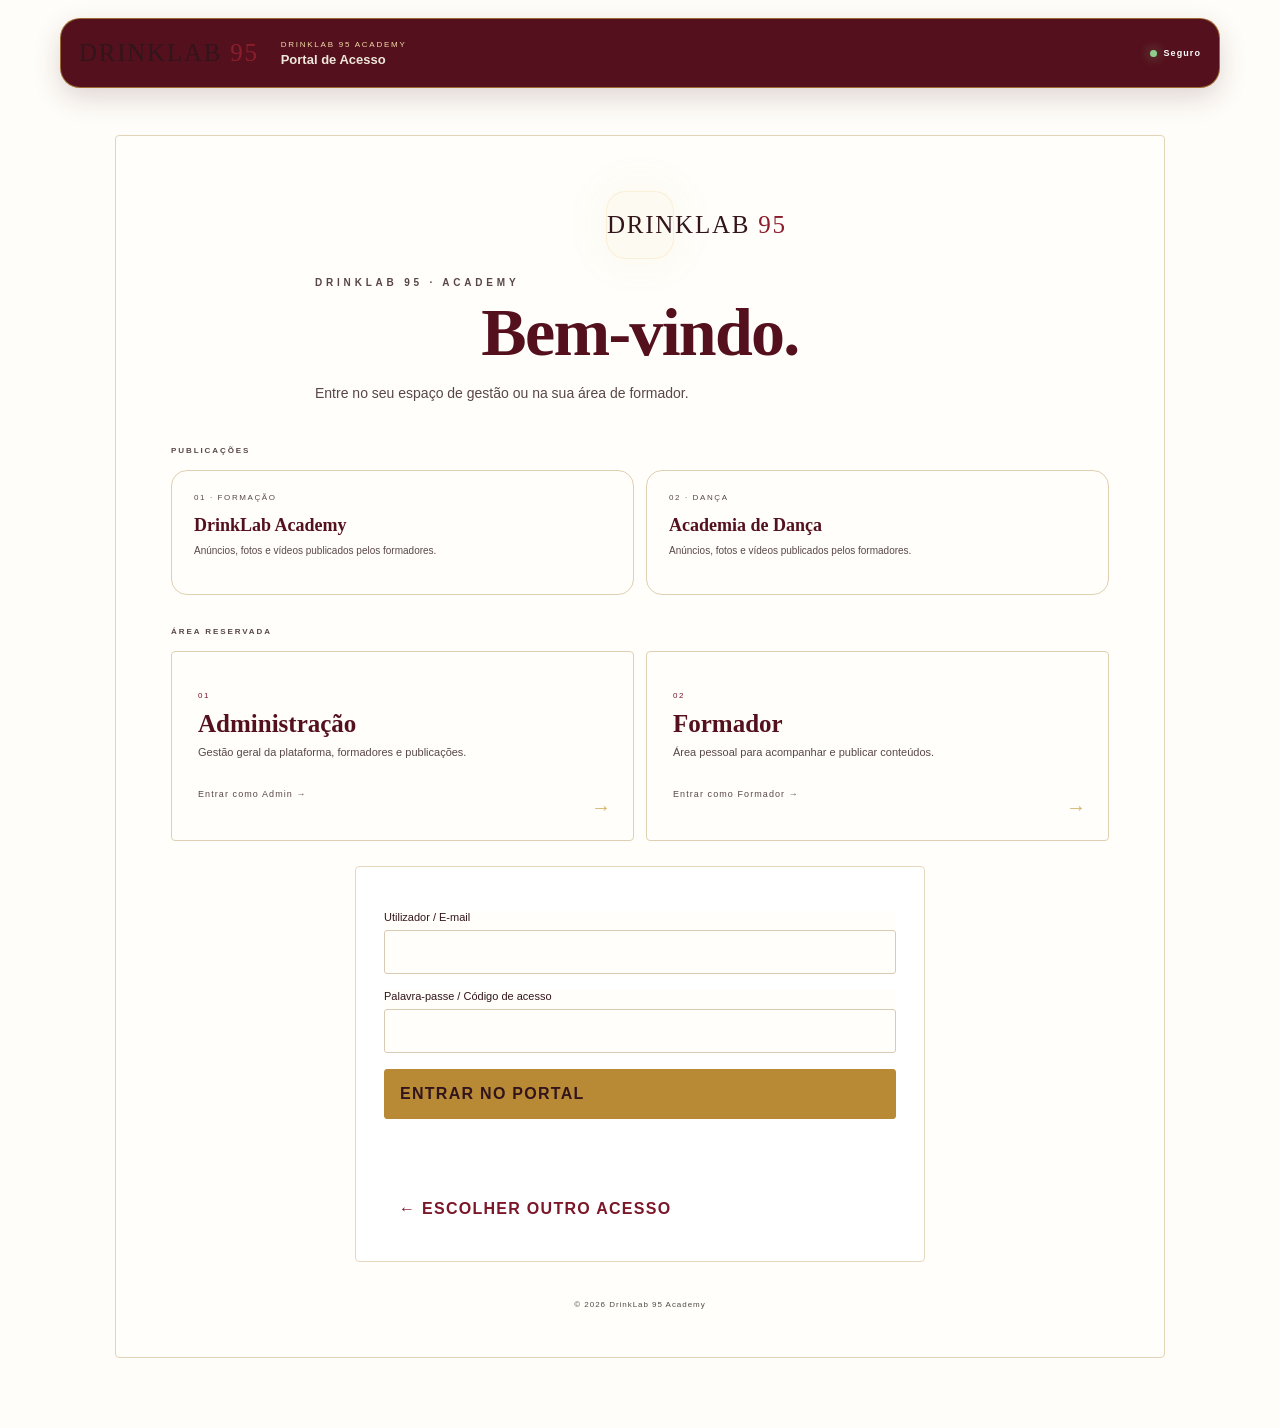
==== commit bba4bd41: "Refresh contrast stylesheet cache version" ====
--- a/acesso.html
+++ b/acesso.html
@@ -1,4 +1,4 @@
 <!doctype html><html lang="pt-MZ"><head><meta charset="UTF-8"><meta name="viewport" content="width=device-width,initial-scale=1"><meta name="theme-color" content="#64101e"><title>DrinkLab 95 — Portal de Acesso</title><link rel="stylesheet" href="assets/css/style.css?v=20261028-visual-refresh-1"><style>.portal-info{width:min(980px,100%);margin:0 auto 28px;display:grid;grid-template-columns:repeat(3,1fr);gap:14px}.portal-card{display:block;padding:24px 20px;text-decoration:none;color:var(--text);background:linear-gradient(145deg,#15120d,#080808);border:1px solid #352919;border-radius:10px;text-align:left;transition:.25s;cursor:pointer}.portal-card:hover{transform:translateY(-3px);border-color:rgba(237,208,138,.8);box-shadow:0 18px 45px rgba(0,0,0,.35)}.portal-card small{display:block;color:#756c5d;font-size:8px;letter-spacing:.2em;margin-bottom:13px}.portal-card strong{display:block;color:var(--gold2);font:600 20px 'Playfair Display',serif;margin-bottom:7px}.portal-card span{display:block;color:var(--muted);font-size:10px;line-height:1.6}.portal-label{text-align:center;color:var(--gold2);font-size:9px;letter-spacing:.25em;font-weight:700;margin:28px 0 14px}.access-roles{display:grid;grid-template-columns:repeat(2,1fr);gap:14px;max-width:650px;margin:0 auto}.access-roles button{border:1px solid #352919;border-radius:10px;background:linear-gradient(145deg,#15120d,#080808);color:var(--text);padding:22px;text-align:left;cursor:pointer;transition:.25s}.access-roles button:hover{transform:translateY(-3px);border-color:rgba(237,208,138,.7)}.access-roles span{display:block;color:#756c5d;font-size:8px;letter-spacing:.2em;margin-bottom:10px}.access-roles strong{display:block;color:var(--gold2);font:600 21px 'Playfair Display',serif;margin-bottom:5px}.access-roles small,.access-roles em{display:block;color:var(--muted);font-size:10px;line-height:1.6}.access-roles em{margin-top:12px;color:var(--gold2);font-style:normal}.access-form{max-width:520px;margin:24px auto 0}.access-back{margin-top:12px!important;background:transparent!important;border:0!important;color:var(--muted)!important;box-shadow:none!important}.access-back:hover{color:var(--gold2)!important}.error{color:#d88b8b;text-align:center}@media(max-width:700px){.portal-info,.access-roles{grid-template-columns:1fr}.portal-card{padding:19px}.access-roles button{padding:19px}}</style><style>
 body:has(.access-page){background:#050505;min-height:100vh}.access-header{position:fixed;top:18px!important;left:50%;transform:translateX(-50%);width:min(1160px,calc(100% - 28px));height:70px!important;min-height:70px!important;padding:9px 18px!important;border-radius:20px!important;z-index:20}.access-header>a{display:flex;align-items:center}.access-header img{height:46px!important;max-width:185px!important}.access-header>div{display:flex;flex-direction:column;gap:3px;margin-left:22px;flex:1}.access-header small{font-size:8px;color:#777067;letter-spacing:.22em}.access-header strong{font-size:13px;color:#eee7dc}.header-status{display:flex!important;align-items:center;gap:7px;color:#aaa49b!important;font-size:9px!important;letter-spacing:.12em!important}.header-status i{display:block;width:7px;height:7px;border-radius:50%;background:#8ecf8e;box-shadow:0 0 12px rgba(142,207,142,.7)}.access-page{position:relative;min-height:100vh;display:grid;place-items:center;padding:135px 18px 70px;overflow:hidden}.access-glow{position:absolute;width:620px;height:620px;border-radius:50%;background:radial-gradient(circle,rgba(201,151,61,.10),transparent 65%);pointer-events:none}.access-box{position:relative;z-index:2;width:min(1050px,100%);padding:55px 55px 48px;background:linear-gradient(145deg,rgba(20,18,14,.96),rgba(7,7,7,.97));border:1px solid rgba(237,208,138,.15);border-radius:26px;box-shadow:0 35px 100px rgba(0,0,0,.55);backdrop-filter:blur(20px)}.access-brand{text-align:center;max-width:650px;margin:0 auto 40px}.brand-mark{width:68px;height:68px;margin:0 auto 18px;display:grid;place-items:center;border:1px solid rgba(237,208,138,.25);border-radius:20px;background:rgba(201,151,61,.045);box-shadow:0 0 45px rgba(201,151,61,.08)}.brand-mark img{width:38px!important;height:38px!important}.access-brand h1{font:600 clamp(42px,6vw,68px)/1 'Playfair Display',serif;margin:8px 0 15px;letter-spacing:-.025em}.access-brand>p:last-child{color:var(--muted);font-size:14px;line-height:1.8;margin:0}.portal-label{margin:32px 0 15px!important;color:#82796b!important;font-size:8px!important;letter-spacing:.24em!important;text-align:left!important}.portal-info{width:100%;grid-template-columns:repeat(2,1fr);gap:12px}.portal-card{min-height:125px;padding:22px!important;border-radius:16px!important;background:rgba(255,255,255,.018)!important;border-color:rgba(237,208,138,.10)!important}.portal-card strong{font-size:18px!important}.portal-card:hover{transform:translateY(-4px);background:rgba(201,151,61,.035)!important}.access-roles{max-width:none;grid-template-columns:repeat(2,1fr);gap:12px}.access-roles button{position:relative;min-height:190px;padding:26px;border-radius:16px;background:linear-gradient(145deg,#15120d,#090908);border-color:rgba(237,208,138,.12)}.access-roles button:after{content:'→';position:absolute;right:22px;bottom:21px;color:var(--gold2);font-size:20px;transition:.2s}.access-roles button:hover:after{transform:translateX(5px)}.access-roles strong{font-size:25px!important}.access-roles small{max-width:310px;font-size:11px!important;line-height:1.7!important}.access-roles em{margin-top:25px!important;font-size:9px!important;letter-spacing:.12em}.access-form{max-width:570px;padding:28px;margin:25px auto 0;border:1px solid rgba(237,208,138,.12);border-radius:18px;background:rgba(255,255,255,.018)}#accessTitle{color:var(--gold2);font-size:10px;letter-spacing:.18em;font-weight:700;margin:0}.access-form label{font-size:11px}.access-form input{border-radius:11px;padding:15px;background:#060606}.access-form>button[type=submit]{border-radius:11px;background:linear-gradient(135deg,#d8ad61,#b98431);padding:15px}.access-back{border-radius:999px!important}.error{font-size:11px}.access-box:after{content:'© 2026 DrinkLab 95 Academy';display:block;text-align:center;color:#514b43;font-size:8px;letter-spacing:.12em;margin-top:38px}@media(max-width:700px){.access-header{top:10px!important;height:62px!important;min-height:62px!important}.access-header img{height:40px!important}.access-header>div{display:none}.header-status{font-size:8px!important}.access-page{padding:100px 12px 35px}.access-box{padding:34px 18px 28px;border-radius:20px}.access-brand{margin-bottom:28px}.portal-info,.access-roles{grid-template-columns:1fr}.portal-card{min-height:110px}.access-roles button{min-height:155px}.access-form{padding:20px 15px}}
-</style>  <link rel="stylesheet" href="assets/css/refinement.css?v=20261028-4">
+</style>  <link rel="stylesheet" href="assets/css/refinement.css?v=20261028-5">
 </head><body><header class="access-header"><a href="./"><span class="brand-wordmark">DRINKLAB <em>95</em></span></a><div><small>DRINKLAB 95 ACADEMY</small><strong>Portal de Acesso</strong></div><span class="header-status"><i></i> Seguro</span></header><main class="access-page"><div class="access-glow"></div><section class="access-box"><div class="access-brand"><div class="brand-mark"><span class="brand-wordmark">DRINKLAB <em>95</em></span></div><p class="eyebrow">DRINKLAB 95 · ACADEMY</p><h1>Bem-vindo.</h1><p>Entre no seu espaço de gestão ou na sua área de formador.</p></div><p class="portal-label">PUBLICAÇÕES</p><div class="portal-info"><a class="portal-card" href="./publicacoes.html?area=academy"><small>01 · FORMAÇÃO</small><strong>DrinkLab Academy</strong><span>Anúncios, fotos e vídeos publicados pelos formadores.</span></a><a class="portal-card" href="./publicacoes.html?area=danca"><small>02 · DANÇA</small><strong>Academia de Dança</strong><span>Anúncios, fotos e vídeos publicados pelos formadores.</span></a></div><p class="portal-label">ÁREA RESERVADA</p><div class="access-roles"><button type="button" data-role="admin"><span>01</span><strong>Administração</strong><small>Gestão geral da plataforma, formadores e publicações.</small><em>Entrar como Admin →</em></button><button type="button" data-role="formador"><span>02</span><strong>Formador</strong><small>Área pessoal para acompanhar e publicar conteúdos.</small><em>Entrar como Formador →</em></button></div><form id="accessForm" class="access-form" hidden><p id="accessTitle"></p><label>Utilizador / E-mail<input id="accessUser" autocomplete="username" required></label><label>Palavra-passe / Código de acesso<input id="accessPass" type="password" autocomplete="current-password" required></label><button type="submit">Entrar no portal</button><p id="accessError" class="error"></p><button class="access-back" type="button" id="chooseAgain">← Escolher outro acesso</button></form></section></main><script src="assets/js/acesso.js?v=20260825-7"></script></body></html>
--- a/assets/css/refinement.css
+++ b/assets/css/refinement.css
@@ -366,3 +366,101 @@
 body .post-meta,body .post-author,body .notice-badge,body nav a{
   text-align:initial;
 }
+
+
+/* Correcção de contraste reforçada — cobre textos herdados e elementos dinâmicos */
+body:has(.access-page),body:has(.admin),body:has(.trainer-page),
+body:has(.service-page),body:has(.posts-page){
+  color:#32151b!important;
+}
+.access-page *, .admin *, .trainer-page *, .service-page *, .posts-page *{
+  text-shadow:none;
+}
+.access-page .access-box p,.access-page .access-box label,
+.access-page .portal-card span,.access-page .portal-card small,
+.access-page .access-roles small,.access-page .access-roles em,
+.admin .box p,.admin .box label,.admin .hint,.admin .admin-subtitle,
+.admin .trainer-card,.admin .trainer-card p,.admin .trainer-card small,
+.admin .site-media-info,.admin .site-media-info small,
+.trainer-page .trainer-welcome p,.trainer-page .trainer-note p,
+.trainer-page .panel p,.trainer-page .hint,.trainer-page .empty,
+.trainer-page .post-card p,.service-page .service-option p,
+.service-page .service-head p,.service-page .service-form label,
+.service-page .check,.service-page .notice,
+.posts-page .posts-head p,.posts-page .post p,.posts-page .post-author,
+.posts-page .post-meta,.posts-page .empty{
+  color:#59464a!important;
+  opacity:1!important;
+}
+.access-page .access-box h1,.access-page .access-box h2,
+.admin .section-title,.admin .box h2,.admin .dash h1,
+.trainer-page .trainer-hero h1,.trainer-page .section-title,
+.trainer-page .panel h2,.trainer-page .trainer-welcome h2,
+.trainer-page .trainer-note h2,.trainer-page .post-card h3,
+.service-page .service-head h1,.service-page .service-option h2,
+.service-page .service-form h2,.posts-page .posts-head h1,
+.posts-page .post h2{
+  color:#54101d!important;
+  opacity:1!important;
+}
+.admin .stat,.admin .notice,.admin .site-media-card,
+.admin .trainer-card,.trainer-page .stat,.trainer-page .notice,
+.trainer-page .post-card,.posts-page .post,.posts-page .empty{
+  background:#fffefa!important;
+  color:#32151b!important;
+  border-color:#dfd0b2!important;
+}
+.admin .stat *,.trainer-page .stat *,.admin .notice *,
+.trainer-page .notice *, .admin .site-media-card *{
+  color:#59464a!important;
+}
+.admin .stat b,.trainer-page .stat b,.admin .notice strong,
+.trainer-page .notice strong,.admin .site-media-info strong{
+  color:#54101d!important;
+}
+.access-page .access-header,.posts-page>header,.trainer-page>header{
+  color:#fff!important;
+}
+.access-page .access-header *, .posts-page>header *,
+.trainer-page>header *{
+  color:#fff!important;
+}
+.access-page .access-header .brand-wordmark em,
+.posts-page>header .brand-wordmark em,
+.trainer-page>header .brand-wordmark em{
+  background:none!important;
+  -webkit-text-fill-color:#e8cf91!important;
+  color:#e8cf91!important;
+}
+.access-page .access-form input,.access-page .access-form label,
+.admin input,.admin select,.admin textarea,
+.trainer-page input,.trainer-page select,.trainer-page textarea,
+.service-page input,.service-page select,.service-page textarea{
+  color:#32151b!important;
+  -webkit-text-fill-color:#32151b;
+  background:#fffefa!important;
+}
+.access-page input::placeholder,.admin input::placeholder,
+.admin textarea::placeholder,.trainer-page input::placeholder,
+.trainer-page textarea::placeholder,.service-page input::placeholder,
+.service-page textarea::placeholder{
+  color:#655257!important;
+  -webkit-text-fill-color:#655257;
+  opacity:1!important;
+}
+.access-page .error,.admin .error,.trainer-page .error,
+.service-page .error{color:#a21d2d!important}
+.posts-page .back,.service-page .back-home,
+.admin .admin-site-link,.trainer-page .footer-login{
+  color:#7b1728!important;
+}
+@media(prefers-color-scheme:dark){
+  .access-page .access-box,.admin .box,.admin .stat,.admin .notice,
+  .admin .site-media-card,.admin .trainer-card,.trainer-page .panel,
+  .trainer-page .stat,.trainer-page .notice,.trainer-page .post-card,
+  .service-page .service-option,.service-page .service-form,
+  .posts-page .post{
+    color:#32151b!important;
+    background:#fffefa!important;
+  }
+}
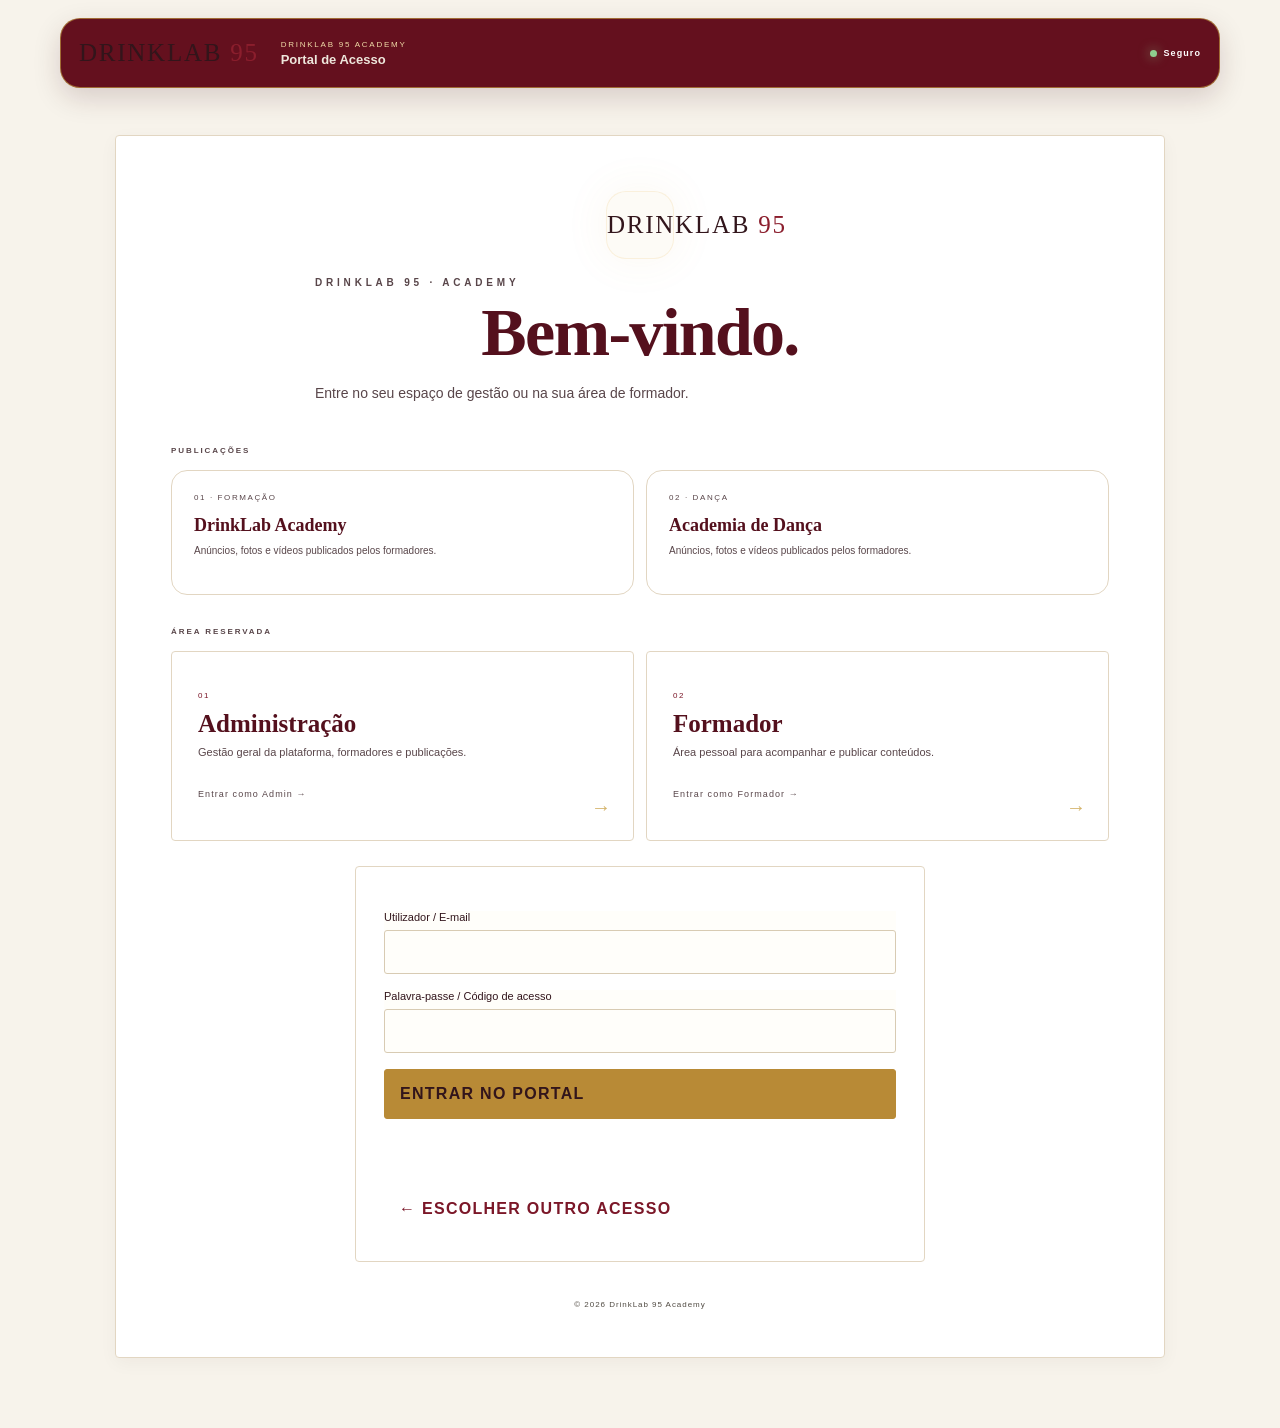
==== commit df9d0003: "Refresh stylesheet cache after background contrast adjustment" ====
--- a/acesso.html
+++ b/acesso.html
@@ -1,4 +1,4 @@
 <!doctype html><html lang="pt-MZ"><head><meta charset="UTF-8"><meta name="viewport" content="width=device-width,initial-scale=1"><meta name="theme-color" content="#64101e"><title>DrinkLab 95 — Portal de Acesso</title><link rel="stylesheet" href="assets/css/style.css?v=20261028-visual-refresh-1"><style>.portal-info{width:min(980px,100%);margin:0 auto 28px;display:grid;grid-template-columns:repeat(3,1fr);gap:14px}.portal-card{display:block;padding:24px 20px;text-decoration:none;color:var(--text);background:linear-gradient(145deg,#15120d,#080808);border:1px solid #352919;border-radius:10px;text-align:left;transition:.25s;cursor:pointer}.portal-card:hover{transform:translateY(-3px);border-color:rgba(237,208,138,.8);box-shadow:0 18px 45px rgba(0,0,0,.35)}.portal-card small{display:block;color:#756c5d;font-size:8px;letter-spacing:.2em;margin-bottom:13px}.portal-card strong{display:block;color:var(--gold2);font:600 20px 'Playfair Display',serif;margin-bottom:7px}.portal-card span{display:block;color:var(--muted);font-size:10px;line-height:1.6}.portal-label{text-align:center;color:var(--gold2);font-size:9px;letter-spacing:.25em;font-weight:700;margin:28px 0 14px}.access-roles{display:grid;grid-template-columns:repeat(2,1fr);gap:14px;max-width:650px;margin:0 auto}.access-roles button{border:1px solid #352919;border-radius:10px;background:linear-gradient(145deg,#15120d,#080808);color:var(--text);padding:22px;text-align:left;cursor:pointer;transition:.25s}.access-roles button:hover{transform:translateY(-3px);border-color:rgba(237,208,138,.7)}.access-roles span{display:block;color:#756c5d;font-size:8px;letter-spacing:.2em;margin-bottom:10px}.access-roles strong{display:block;color:var(--gold2);font:600 21px 'Playfair Display',serif;margin-bottom:5px}.access-roles small,.access-roles em{display:block;color:var(--muted);font-size:10px;line-height:1.6}.access-roles em{margin-top:12px;color:var(--gold2);font-style:normal}.access-form{max-width:520px;margin:24px auto 0}.access-back{margin-top:12px!important;background:transparent!important;border:0!important;color:var(--muted)!important;box-shadow:none!important}.access-back:hover{color:var(--gold2)!important}.error{color:#d88b8b;text-align:center}@media(max-width:700px){.portal-info,.access-roles{grid-template-columns:1fr}.portal-card{padding:19px}.access-roles button{padding:19px}}</style><style>
 body:has(.access-page){background:#050505;min-height:100vh}.access-header{position:fixed;top:18px!important;left:50%;transform:translateX(-50%);width:min(1160px,calc(100% - 28px));height:70px!important;min-height:70px!important;padding:9px 18px!important;border-radius:20px!important;z-index:20}.access-header>a{display:flex;align-items:center}.access-header img{height:46px!important;max-width:185px!important}.access-header>div{display:flex;flex-direction:column;gap:3px;margin-left:22px;flex:1}.access-header small{font-size:8px;color:#777067;letter-spacing:.22em}.access-header strong{font-size:13px;color:#eee7dc}.header-status{display:flex!important;align-items:center;gap:7px;color:#aaa49b!important;font-size:9px!important;letter-spacing:.12em!important}.header-status i{display:block;width:7px;height:7px;border-radius:50%;background:#8ecf8e;box-shadow:0 0 12px rgba(142,207,142,.7)}.access-page{position:relative;min-height:100vh;display:grid;place-items:center;padding:135px 18px 70px;overflow:hidden}.access-glow{position:absolute;width:620px;height:620px;border-radius:50%;background:radial-gradient(circle,rgba(201,151,61,.10),transparent 65%);pointer-events:none}.access-box{position:relative;z-index:2;width:min(1050px,100%);padding:55px 55px 48px;background:linear-gradient(145deg,rgba(20,18,14,.96),rgba(7,7,7,.97));border:1px solid rgba(237,208,138,.15);border-radius:26px;box-shadow:0 35px 100px rgba(0,0,0,.55);backdrop-filter:blur(20px)}.access-brand{text-align:center;max-width:650px;margin:0 auto 40px}.brand-mark{width:68px;height:68px;margin:0 auto 18px;display:grid;place-items:center;border:1px solid rgba(237,208,138,.25);border-radius:20px;background:rgba(201,151,61,.045);box-shadow:0 0 45px rgba(201,151,61,.08)}.brand-mark img{width:38px!important;height:38px!important}.access-brand h1{font:600 clamp(42px,6vw,68px)/1 'Playfair Display',serif;margin:8px 0 15px;letter-spacing:-.025em}.access-brand>p:last-child{color:var(--muted);font-size:14px;line-height:1.8;margin:0}.portal-label{margin:32px 0 15px!important;color:#82796b!important;font-size:8px!important;letter-spacing:.24em!important;text-align:left!important}.portal-info{width:100%;grid-template-columns:repeat(2,1fr);gap:12px}.portal-card{min-height:125px;padding:22px!important;border-radius:16px!important;background:rgba(255,255,255,.018)!important;border-color:rgba(237,208,138,.10)!important}.portal-card strong{font-size:18px!important}.portal-card:hover{transform:translateY(-4px);background:rgba(201,151,61,.035)!important}.access-roles{max-width:none;grid-template-columns:repeat(2,1fr);gap:12px}.access-roles button{position:relative;min-height:190px;padding:26px;border-radius:16px;background:linear-gradient(145deg,#15120d,#090908);border-color:rgba(237,208,138,.12)}.access-roles button:after{content:'→';position:absolute;right:22px;bottom:21px;color:var(--gold2);font-size:20px;transition:.2s}.access-roles button:hover:after{transform:translateX(5px)}.access-roles strong{font-size:25px!important}.access-roles small{max-width:310px;font-size:11px!important;line-height:1.7!important}.access-roles em{margin-top:25px!important;font-size:9px!important;letter-spacing:.12em}.access-form{max-width:570px;padding:28px;margin:25px auto 0;border:1px solid rgba(237,208,138,.12);border-radius:18px;background:rgba(255,255,255,.018)}#accessTitle{color:var(--gold2);font-size:10px;letter-spacing:.18em;font-weight:700;margin:0}.access-form label{font-size:11px}.access-form input{border-radius:11px;padding:15px;background:#060606}.access-form>button[type=submit]{border-radius:11px;background:linear-gradient(135deg,#d8ad61,#b98431);padding:15px}.access-back{border-radius:999px!important}.error{font-size:11px}.access-box:after{content:'© 2026 DrinkLab 95 Academy';display:block;text-align:center;color:#514b43;font-size:8px;letter-spacing:.12em;margin-top:38px}@media(max-width:700px){.access-header{top:10px!important;height:62px!important;min-height:62px!important}.access-header img{height:40px!important}.access-header>div{display:none}.header-status{font-size:8px!important}.access-page{padding:100px 12px 35px}.access-box{padding:34px 18px 28px;border-radius:20px}.access-brand{margin-bottom:28px}.portal-info,.access-roles{grid-template-columns:1fr}.portal-card{min-height:110px}.access-roles button{min-height:155px}.access-form{padding:20px 15px}}
-</style>  <link rel="stylesheet" href="assets/css/refinement.css?v=20261028-5">
+</style>  <link rel="stylesheet" href="assets/css/refinement.css?v=20261028-6">
 </head><body><header class="access-header"><a href="./"><span class="brand-wordmark">DRINKLAB <em>95</em></span></a><div><small>DRINKLAB 95 ACADEMY</small><strong>Portal de Acesso</strong></div><span class="header-status"><i></i> Seguro</span></header><main class="access-page"><div class="access-glow"></div><section class="access-box"><div class="access-brand"><div class="brand-mark"><span class="brand-wordmark">DRINKLAB <em>95</em></span></div><p class="eyebrow">DRINKLAB 95 · ACADEMY</p><h1>Bem-vindo.</h1><p>Entre no seu espaço de gestão ou na sua área de formador.</p></div><p class="portal-label">PUBLICAÇÕES</p><div class="portal-info"><a class="portal-card" href="./publicacoes.html?area=academy"><small>01 · FORMAÇÃO</small><strong>DrinkLab Academy</strong><span>Anúncios, fotos e vídeos publicados pelos formadores.</span></a><a class="portal-card" href="./publicacoes.html?area=danca"><small>02 · DANÇA</small><strong>Academia de Dança</strong><span>Anúncios, fotos e vídeos publicados pelos formadores.</span></a></div><p class="portal-label">ÁREA RESERVADA</p><div class="access-roles"><button type="button" data-role="admin"><span>01</span><strong>Administração</strong><small>Gestão geral da plataforma, formadores e publicações.</small><em>Entrar como Admin →</em></button><button type="button" data-role="formador"><span>02</span><strong>Formador</strong><small>Área pessoal para acompanhar e publicar conteúdos.</small><em>Entrar como Formador →</em></button></div><form id="accessForm" class="access-form" hidden><p id="accessTitle"></p><label>Utilizador / E-mail<input id="accessUser" autocomplete="username" required></label><label>Palavra-passe / Código de acesso<input id="accessPass" type="password" autocomplete="current-password" required></label><button type="submit">Entrar no portal</button><p id="accessError" class="error"></p><button class="access-back" type="button" id="chooseAgain">← Escolher outro acesso</button></form></section></main><script src="assets/js/acesso.js?v=20260825-7"></script></body></html>
--- a/assets/css/refinement.css
+++ b/assets/css/refinement.css
@@ -464,3 +464,74 @@
     background:#fffefa!important;
   }
 }
+
+
+/* AJUSTE DE FUNDOS — separação clara entre texto e superfícies
+   Conteúdo geral claro; vermelho escuro apenas em áreas de destaque.
+   Mantém o hero, rodapé e bloco do fundador como superfícies escuras intencionais. */
+html, body {
+  background-color: #fffdf9 !important;
+  color: #32151b !important;
+}
+body:before {
+  background: none !important;
+  opacity: 1 !important;
+}
+body:has(.intro) {
+  background: #f7f3eb !important;
+}
+body:has(.intro) > main,
+body:has(.intro) main,
+body:has(.intro) .program-section,
+body:has(.intro) .team-section,
+body:has(.intro) #form {
+  background-color: #f7f3eb !important;
+  color: #32151b !important;
+}
+body:has(.access-page),
+body:has(.admin),
+body:has(.trainer-page),
+body:has(.service-page),
+body:has(.posts-page) {
+  background: #f7f3eb !important;
+}
+.access-page, .admin, .trainer-page, .service-page, .posts-page {
+  background-color: transparent !important;
+}
+.access-box, .access-form, .box, .panel, .trainer-welcome,
+.trainer-note, .service-form, .post, .post-card, .portal-card,
+.access-roles button, .action, .service-option, .stat, .notice,
+.site-media-card, .trainer-card, .check, .empty {
+  background-color: #fff !important;
+  color: #32151b !important;
+  border-color: #e2d6c2 !important;
+  background-image: none !important;
+}
+.access-box, .box, .panel, .trainer-welcome, .trainer-note,
+.service-form, .post, .post-card {
+  box-shadow: 0 5px 18px rgba(50,21,27,.045) !important;
+}
+.about > div:not(.featured) {
+  background-color: #fffdf9 !important;
+}
+.about > div:first-child {
+  background-color: #64101e !important;
+}
+.about .featured {
+  background-color: #f5eee2 !important;
+}
+.founder-section {
+  background-color: #21171a !important;
+  color: #f6f1e8 !important;
+}
+.site-footer {
+  background-color: #32151b !important;
+}
+.access-header, .admin-header, .posts-page > header,
+.trainer-page > header {
+  background-color: #64101e !important;
+}
+.service-option.active, .access-roles button:hover,
+.portal-card:hover, .service-option:hover {
+  background-color: #fbf5e9 !important;
+}
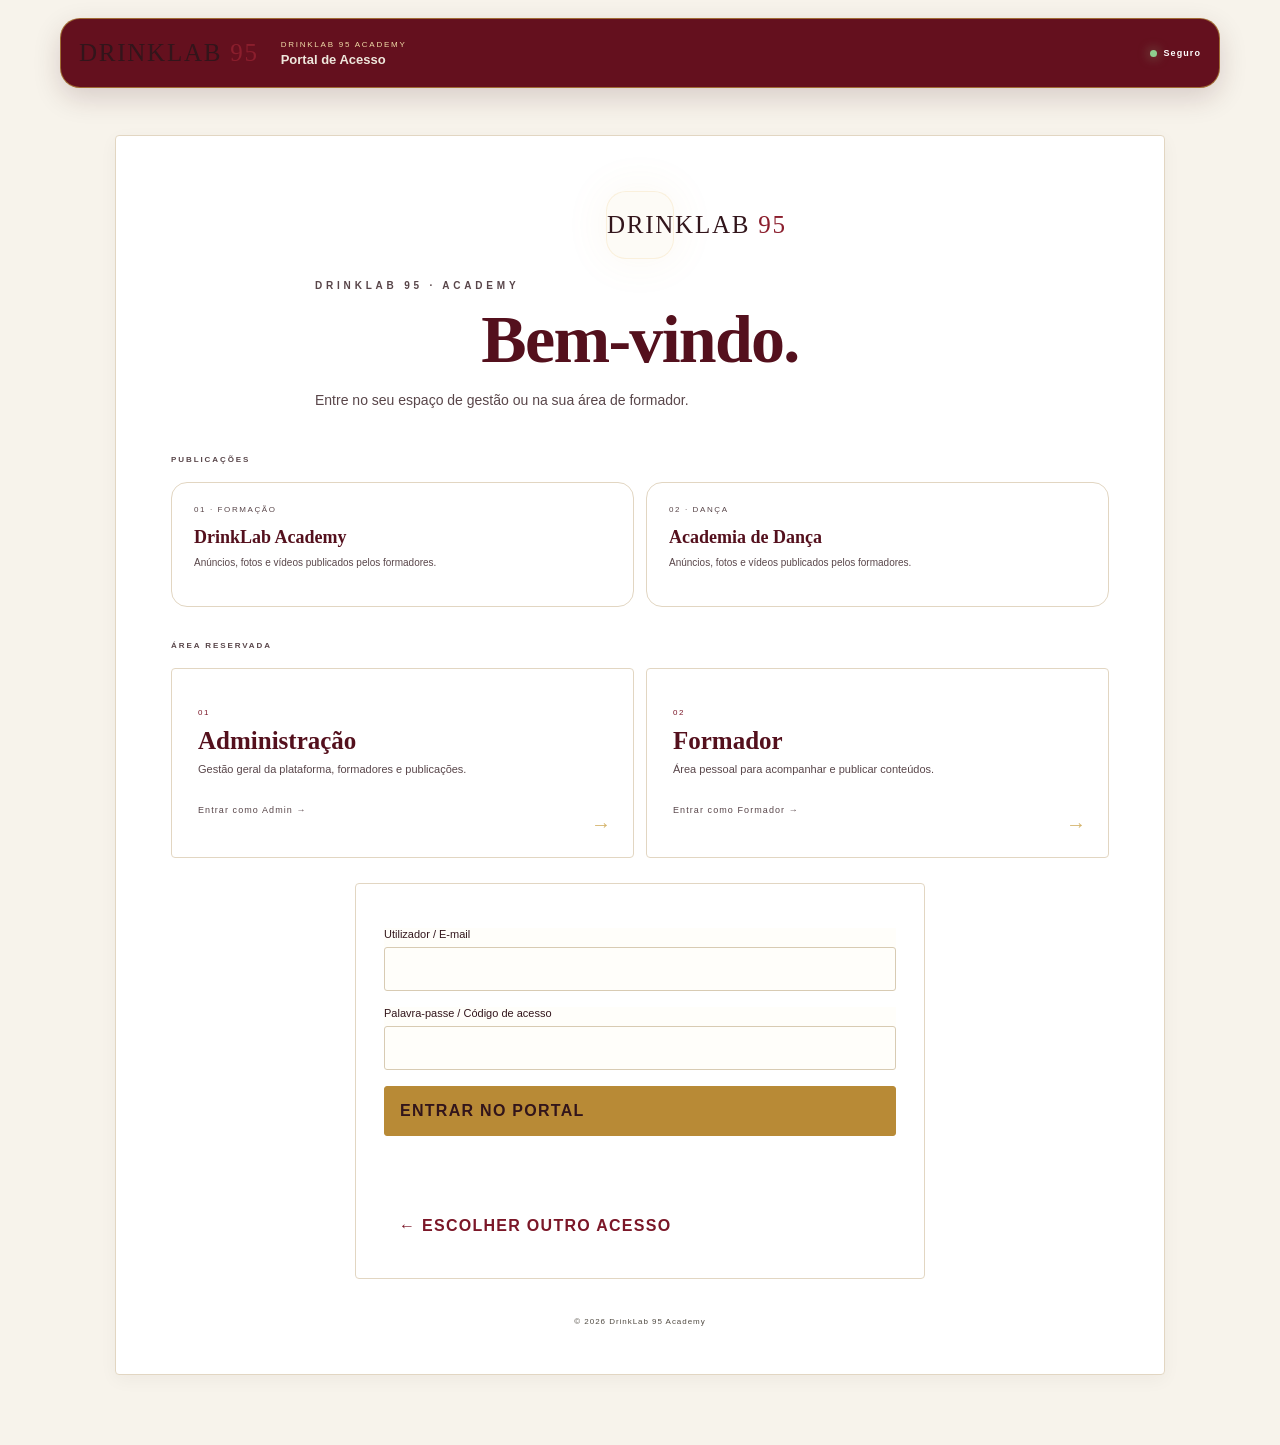
==== commit 26916119: "Refresh stylesheet cache after typography and background fixes" ====
--- a/acesso.html
+++ b/acesso.html
@@ -1,4 +1,4 @@
 <!doctype html><html lang="pt-MZ"><head><meta charset="UTF-8"><meta name="viewport" content="width=device-width,initial-scale=1"><meta name="theme-color" content="#64101e"><title>DrinkLab 95 — Portal de Acesso</title><link rel="stylesheet" href="assets/css/style.css?v=20261028-visual-refresh-1"><style>.portal-info{width:min(980px,100%);margin:0 auto 28px;display:grid;grid-template-columns:repeat(3,1fr);gap:14px}.portal-card{display:block;padding:24px 20px;text-decoration:none;color:var(--text);background:linear-gradient(145deg,#15120d,#080808);border:1px solid #352919;border-radius:10px;text-align:left;transition:.25s;cursor:pointer}.portal-card:hover{transform:translateY(-3px);border-color:rgba(237,208,138,.8);box-shadow:0 18px 45px rgba(0,0,0,.35)}.portal-card small{display:block;color:#756c5d;font-size:8px;letter-spacing:.2em;margin-bottom:13px}.portal-card strong{display:block;color:var(--gold2);font:600 20px 'Playfair Display',serif;margin-bottom:7px}.portal-card span{display:block;color:var(--muted);font-size:10px;line-height:1.6}.portal-label{text-align:center;color:var(--gold2);font-size:9px;letter-spacing:.25em;font-weight:700;margin:28px 0 14px}.access-roles{display:grid;grid-template-columns:repeat(2,1fr);gap:14px;max-width:650px;margin:0 auto}.access-roles button{border:1px solid #352919;border-radius:10px;background:linear-gradient(145deg,#15120d,#080808);color:var(--text);padding:22px;text-align:left;cursor:pointer;transition:.25s}.access-roles button:hover{transform:translateY(-3px);border-color:rgba(237,208,138,.7)}.access-roles span{display:block;color:#756c5d;font-size:8px;letter-spacing:.2em;margin-bottom:10px}.access-roles strong{display:block;color:var(--gold2);font:600 21px 'Playfair Display',serif;margin-bottom:5px}.access-roles small,.access-roles em{display:block;color:var(--muted);font-size:10px;line-height:1.6}.access-roles em{margin-top:12px;color:var(--gold2);font-style:normal}.access-form{max-width:520px;margin:24px auto 0}.access-back{margin-top:12px!important;background:transparent!important;border:0!important;color:var(--muted)!important;box-shadow:none!important}.access-back:hover{color:var(--gold2)!important}.error{color:#d88b8b;text-align:center}@media(max-width:700px){.portal-info,.access-roles{grid-template-columns:1fr}.portal-card{padding:19px}.access-roles button{padding:19px}}</style><style>
 body:has(.access-page){background:#050505;min-height:100vh}.access-header{position:fixed;top:18px!important;left:50%;transform:translateX(-50%);width:min(1160px,calc(100% - 28px));height:70px!important;min-height:70px!important;padding:9px 18px!important;border-radius:20px!important;z-index:20}.access-header>a{display:flex;align-items:center}.access-header img{height:46px!important;max-width:185px!important}.access-header>div{display:flex;flex-direction:column;gap:3px;margin-left:22px;flex:1}.access-header small{font-size:8px;color:#777067;letter-spacing:.22em}.access-header strong{font-size:13px;color:#eee7dc}.header-status{display:flex!important;align-items:center;gap:7px;color:#aaa49b!important;font-size:9px!important;letter-spacing:.12em!important}.header-status i{display:block;width:7px;height:7px;border-radius:50%;background:#8ecf8e;box-shadow:0 0 12px rgba(142,207,142,.7)}.access-page{position:relative;min-height:100vh;display:grid;place-items:center;padding:135px 18px 70px;overflow:hidden}.access-glow{position:absolute;width:620px;height:620px;border-radius:50%;background:radial-gradient(circle,rgba(201,151,61,.10),transparent 65%);pointer-events:none}.access-box{position:relative;z-index:2;width:min(1050px,100%);padding:55px 55px 48px;background:linear-gradient(145deg,rgba(20,18,14,.96),rgba(7,7,7,.97));border:1px solid rgba(237,208,138,.15);border-radius:26px;box-shadow:0 35px 100px rgba(0,0,0,.55);backdrop-filter:blur(20px)}.access-brand{text-align:center;max-width:650px;margin:0 auto 40px}.brand-mark{width:68px;height:68px;margin:0 auto 18px;display:grid;place-items:center;border:1px solid rgba(237,208,138,.25);border-radius:20px;background:rgba(201,151,61,.045);box-shadow:0 0 45px rgba(201,151,61,.08)}.brand-mark img{width:38px!important;height:38px!important}.access-brand h1{font:600 clamp(42px,6vw,68px)/1 'Playfair Display',serif;margin:8px 0 15px;letter-spacing:-.025em}.access-brand>p:last-child{color:var(--muted);font-size:14px;line-height:1.8;margin:0}.portal-label{margin:32px 0 15px!important;color:#82796b!important;font-size:8px!important;letter-spacing:.24em!important;text-align:left!important}.portal-info{width:100%;grid-template-columns:repeat(2,1fr);gap:12px}.portal-card{min-height:125px;padding:22px!important;border-radius:16px!important;background:rgba(255,255,255,.018)!important;border-color:rgba(237,208,138,.10)!important}.portal-card strong{font-size:18px!important}.portal-card:hover{transform:translateY(-4px);background:rgba(201,151,61,.035)!important}.access-roles{max-width:none;grid-template-columns:repeat(2,1fr);gap:12px}.access-roles button{position:relative;min-height:190px;padding:26px;border-radius:16px;background:linear-gradient(145deg,#15120d,#090908);border-color:rgba(237,208,138,.12)}.access-roles button:after{content:'→';position:absolute;right:22px;bottom:21px;color:var(--gold2);font-size:20px;transition:.2s}.access-roles button:hover:after{transform:translateX(5px)}.access-roles strong{font-size:25px!important}.access-roles small{max-width:310px;font-size:11px!important;line-height:1.7!important}.access-roles em{margin-top:25px!important;font-size:9px!important;letter-spacing:.12em}.access-form{max-width:570px;padding:28px;margin:25px auto 0;border:1px solid rgba(237,208,138,.12);border-radius:18px;background:rgba(255,255,255,.018)}#accessTitle{color:var(--gold2);font-size:10px;letter-spacing:.18em;font-weight:700;margin:0}.access-form label{font-size:11px}.access-form input{border-radius:11px;padding:15px;background:#060606}.access-form>button[type=submit]{border-radius:11px;background:linear-gradient(135deg,#d8ad61,#b98431);padding:15px}.access-back{border-radius:999px!important}.error{font-size:11px}.access-box:after{content:'© 2026 DrinkLab 95 Academy';display:block;text-align:center;color:#514b43;font-size:8px;letter-spacing:.12em;margin-top:38px}@media(max-width:700px){.access-header{top:10px!important;height:62px!important;min-height:62px!important}.access-header img{height:40px!important}.access-header>div{display:none}.header-status{font-size:8px!important}.access-page{padding:100px 12px 35px}.access-box{padding:34px 18px 28px;border-radius:20px}.access-brand{margin-bottom:28px}.portal-info,.access-roles{grid-template-columns:1fr}.portal-card{min-height:110px}.access-roles button{min-height:155px}.access-form{padding:20px 15px}}
-</style>  <link rel="stylesheet" href="assets/css/refinement.css?v=20261028-6">
+</style>  <link rel="stylesheet" href="assets/css/refinement.css?v=20261028-7">
 </head><body><header class="access-header"><a href="./"><span class="brand-wordmark">DRINKLAB <em>95</em></span></a><div><small>DRINKLAB 95 ACADEMY</small><strong>Portal de Acesso</strong></div><span class="header-status"><i></i> Seguro</span></header><main class="access-page"><div class="access-glow"></div><section class="access-box"><div class="access-brand"><div class="brand-mark"><span class="brand-wordmark">DRINKLAB <em>95</em></span></div><p class="eyebrow">DRINKLAB 95 · ACADEMY</p><h1>Bem-vindo.</h1><p>Entre no seu espaço de gestão ou na sua área de formador.</p></div><p class="portal-label">PUBLICAÇÕES</p><div class="portal-info"><a class="portal-card" href="./publicacoes.html?area=academy"><small>01 · FORMAÇÃO</small><strong>DrinkLab Academy</strong><span>Anúncios, fotos e vídeos publicados pelos formadores.</span></a><a class="portal-card" href="./publicacoes.html?area=danca"><small>02 · DANÇA</small><strong>Academia de Dança</strong><span>Anúncios, fotos e vídeos publicados pelos formadores.</span></a></div><p class="portal-label">ÁREA RESERVADA</p><div class="access-roles"><button type="button" data-role="admin"><span>01</span><strong>Administração</strong><small>Gestão geral da plataforma, formadores e publicações.</small><em>Entrar como Admin →</em></button><button type="button" data-role="formador"><span>02</span><strong>Formador</strong><small>Área pessoal para acompanhar e publicar conteúdos.</small><em>Entrar como Formador →</em></button></div><form id="accessForm" class="access-form" hidden><p id="accessTitle"></p><label>Utilizador / E-mail<input id="accessUser" autocomplete="username" required></label><label>Palavra-passe / Código de acesso<input id="accessPass" type="password" autocomplete="current-password" required></label><button type="submit">Entrar no portal</button><p id="accessError" class="error"></p><button class="access-back" type="button" id="chooseAgain">← Escolher outro acesso</button></form></section></main><script src="assets/js/acesso.js?v=20260825-7"></script></body></html>
--- a/assets/css/refinement.css
+++ b/assets/css/refinement.css
@@ -535,3 +535,102 @@
 .portal-card:hover, .service-option:hover {
   background-color: #fbf5e9 !important;
 }
+
+
+/* ACABAMENTO FINAL — corrigir texto branco sobre dourado claro e melhorar leitura */
+.about .featured {
+  background: #64101e !important;
+  color: #fffdf9 !important;
+  border-color: #b58a3b !important;
+}
+.about .featured h2,
+.about .featured h3,
+.about .featured p,
+.about .featured blockquote,
+.about .featured .signature {
+  color: #fffdf9 !important;
+}
+.about .featured .eyebrow,
+.about .featured strong,
+.about .featured > a {
+  color: #e8cf91 !important;
+}
+.about .featured a {
+  text-decoration-color: #e8cf91 !important;
+}
+.method-block {
+  background: #f7f1e6 !important;
+  border-left: 3px solid #b58a3b !important;
+  color: #32151b !important;
+}
+.method-block h3,
+.method-block strong {
+  color: #54101d !important;
+}
+.method-block p {
+  color: #59464a !important;
+}
+/* Retirar a justificação generalizada: evita espaços irregulares entre palavras */
+body p,
+body li:not(header nav li),
+body blockquote,
+body dd,
+body td,
+body .about,
+body .about p,
+body .intro p,
+body .description,
+body .post-content,
+body .article-content,
+body .service-content,
+body .program-section p,
+body .team-section p,
+body .card p,
+body .content-text,
+body .founder-copy > p,
+body .method-block p {
+  text-align: left !important;
+  text-justify: auto !important;
+  text-align-last: auto !important;
+  overflow-wrap: break-word;
+  hyphens: auto;
+}
+body p {
+  line-height: 1.75;
+}
+.about p,
+.program-section p,
+.team-section p,
+.founder-copy > p,
+.method-block p,
+.post p,
+.service-content p,
+.article-content p {
+  max-width: 72ch;
+  margin-top: .65em;
+  margin-bottom: 1em;
+}
+.intro p,
+.about .featured p,
+.founder-copy blockquote,
+.site-footer p,
+header nav a,
+button,
+label,
+.tablewrap td,
+.tablewrap th {
+  max-width: none;
+}
+@media(max-width:700px) {
+  body p { line-height: 1.7; }
+  .about p,
+  .program-section p,
+  .team-section p,
+  .founder-copy > p,
+  .method-block p,
+  .post p,
+  .service-content p,
+  .article-content p {
+    max-width: none;
+  }
+}
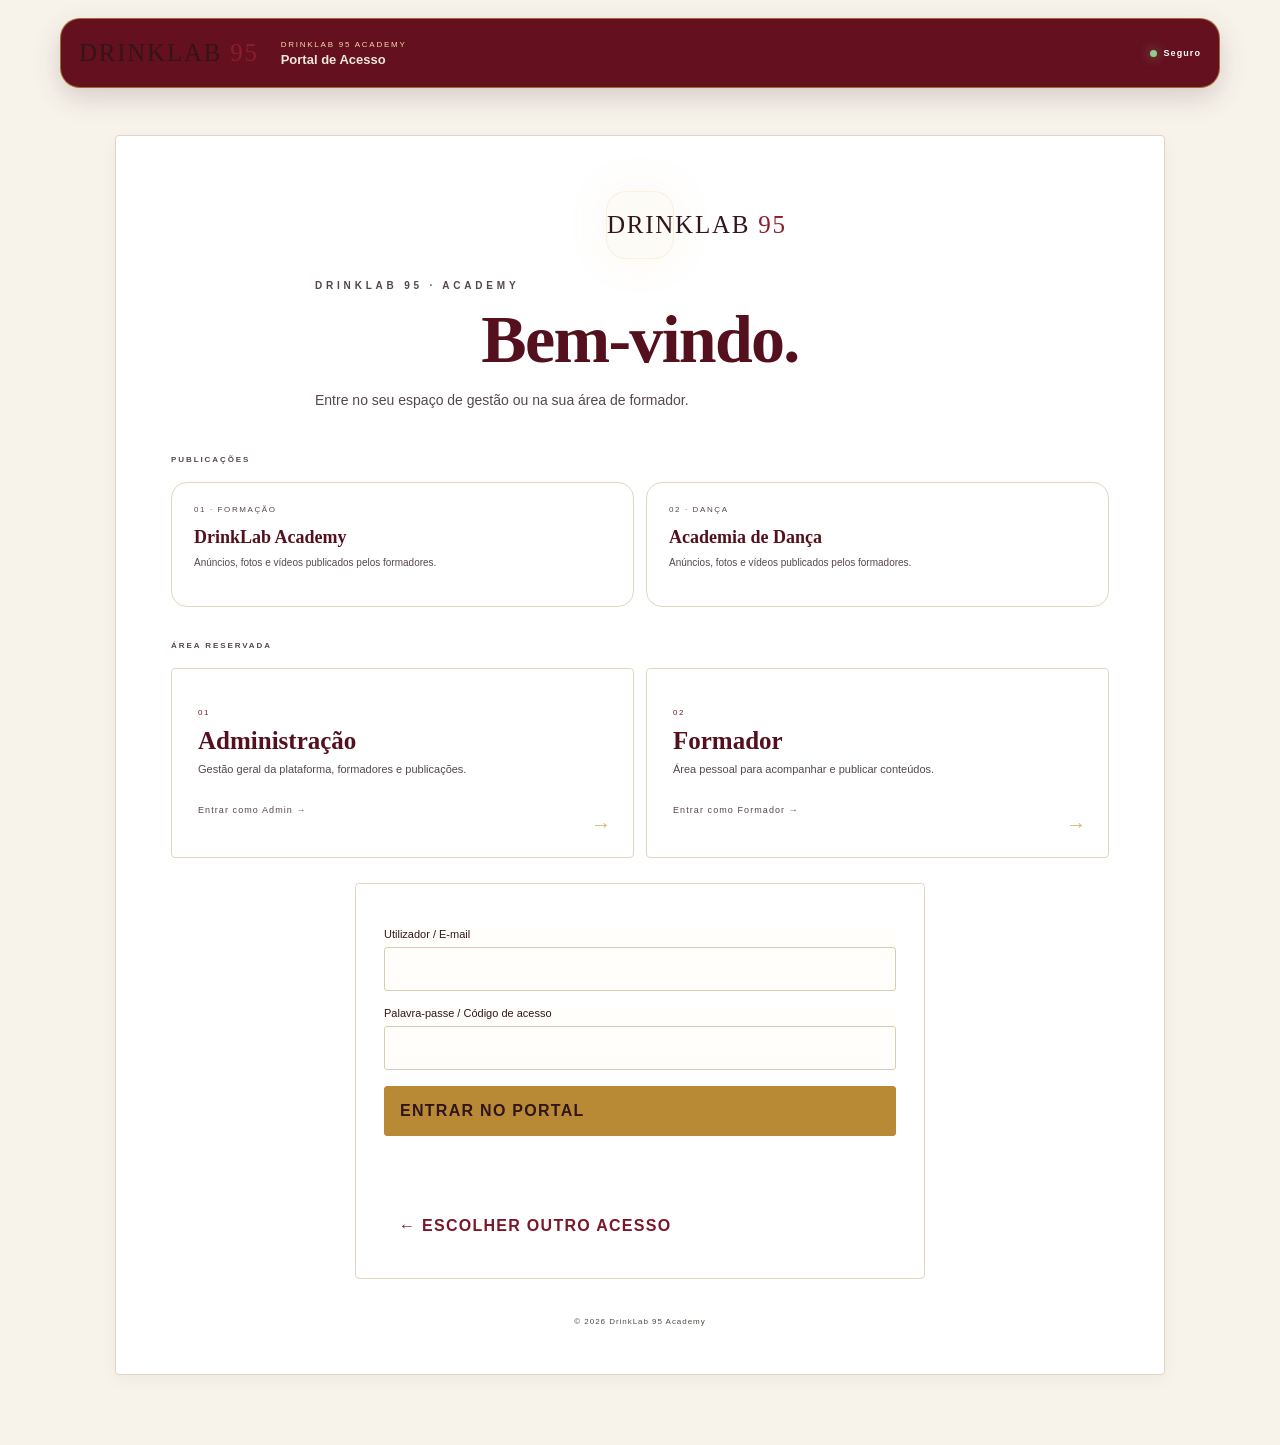
==== commit 0eef1033: "Refresh stylesheet cache after contrast fix" ====
--- a/acesso.html
+++ b/acesso.html
@@ -1,4 +1,4 @@
 <!doctype html><html lang="pt-MZ"><head><meta charset="UTF-8"><meta name="viewport" content="width=device-width,initial-scale=1"><meta name="theme-color" content="#64101e"><title>DrinkLab 95 — Portal de Acesso</title><link rel="stylesheet" href="assets/css/style.css?v=20261028-visual-refresh-1"><style>.portal-info{width:min(980px,100%);margin:0 auto 28px;display:grid;grid-template-columns:repeat(3,1fr);gap:14px}.portal-card{display:block;padding:24px 20px;text-decoration:none;color:var(--text);background:linear-gradient(145deg,#15120d,#080808);border:1px solid #352919;border-radius:10px;text-align:left;transition:.25s;cursor:pointer}.portal-card:hover{transform:translateY(-3px);border-color:rgba(237,208,138,.8);box-shadow:0 18px 45px rgba(0,0,0,.35)}.portal-card small{display:block;color:#756c5d;font-size:8px;letter-spacing:.2em;margin-bottom:13px}.portal-card strong{display:block;color:var(--gold2);font:600 20px 'Playfair Display',serif;margin-bottom:7px}.portal-card span{display:block;color:var(--muted);font-size:10px;line-height:1.6}.portal-label{text-align:center;color:var(--gold2);font-size:9px;letter-spacing:.25em;font-weight:700;margin:28px 0 14px}.access-roles{display:grid;grid-template-columns:repeat(2,1fr);gap:14px;max-width:650px;margin:0 auto}.access-roles button{border:1px solid #352919;border-radius:10px;background:linear-gradient(145deg,#15120d,#080808);color:var(--text);padding:22px;text-align:left;cursor:pointer;transition:.25s}.access-roles button:hover{transform:translateY(-3px);border-color:rgba(237,208,138,.7)}.access-roles span{display:block;color:#756c5d;font-size:8px;letter-spacing:.2em;margin-bottom:10px}.access-roles strong{display:block;color:var(--gold2);font:600 21px 'Playfair Display',serif;margin-bottom:5px}.access-roles small,.access-roles em{display:block;color:var(--muted);font-size:10px;line-height:1.6}.access-roles em{margin-top:12px;color:var(--gold2);font-style:normal}.access-form{max-width:520px;margin:24px auto 0}.access-back{margin-top:12px!important;background:transparent!important;border:0!important;color:var(--muted)!important;box-shadow:none!important}.access-back:hover{color:var(--gold2)!important}.error{color:#d88b8b;text-align:center}@media(max-width:700px){.portal-info,.access-roles{grid-template-columns:1fr}.portal-card{padding:19px}.access-roles button{padding:19px}}</style><style>
 body:has(.access-page){background:#050505;min-height:100vh}.access-header{position:fixed;top:18px!important;left:50%;transform:translateX(-50%);width:min(1160px,calc(100% - 28px));height:70px!important;min-height:70px!important;padding:9px 18px!important;border-radius:20px!important;z-index:20}.access-header>a{display:flex;align-items:center}.access-header img{height:46px!important;max-width:185px!important}.access-header>div{display:flex;flex-direction:column;gap:3px;margin-left:22px;flex:1}.access-header small{font-size:8px;color:#777067;letter-spacing:.22em}.access-header strong{font-size:13px;color:#eee7dc}.header-status{display:flex!important;align-items:center;gap:7px;color:#aaa49b!important;font-size:9px!important;letter-spacing:.12em!important}.header-status i{display:block;width:7px;height:7px;border-radius:50%;background:#8ecf8e;box-shadow:0 0 12px rgba(142,207,142,.7)}.access-page{position:relative;min-height:100vh;display:grid;place-items:center;padding:135px 18px 70px;overflow:hidden}.access-glow{position:absolute;width:620px;height:620px;border-radius:50%;background:radial-gradient(circle,rgba(201,151,61,.10),transparent 65%);pointer-events:none}.access-box{position:relative;z-index:2;width:min(1050px,100%);padding:55px 55px 48px;background:linear-gradient(145deg,rgba(20,18,14,.96),rgba(7,7,7,.97));border:1px solid rgba(237,208,138,.15);border-radius:26px;box-shadow:0 35px 100px rgba(0,0,0,.55);backdrop-filter:blur(20px)}.access-brand{text-align:center;max-width:650px;margin:0 auto 40px}.brand-mark{width:68px;height:68px;margin:0 auto 18px;display:grid;place-items:center;border:1px solid rgba(237,208,138,.25);border-radius:20px;background:rgba(201,151,61,.045);box-shadow:0 0 45px rgba(201,151,61,.08)}.brand-mark img{width:38px!important;height:38px!important}.access-brand h1{font:600 clamp(42px,6vw,68px)/1 'Playfair Display',serif;margin:8px 0 15px;letter-spacing:-.025em}.access-brand>p:last-child{color:var(--muted);font-size:14px;line-height:1.8;margin:0}.portal-label{margin:32px 0 15px!important;color:#82796b!important;font-size:8px!important;letter-spacing:.24em!important;text-align:left!important}.portal-info{width:100%;grid-template-columns:repeat(2,1fr);gap:12px}.portal-card{min-height:125px;padding:22px!important;border-radius:16px!important;background:rgba(255,255,255,.018)!important;border-color:rgba(237,208,138,.10)!important}.portal-card strong{font-size:18px!important}.portal-card:hover{transform:translateY(-4px);background:rgba(201,151,61,.035)!important}.access-roles{max-width:none;grid-template-columns:repeat(2,1fr);gap:12px}.access-roles button{position:relative;min-height:190px;padding:26px;border-radius:16px;background:linear-gradient(145deg,#15120d,#090908);border-color:rgba(237,208,138,.12)}.access-roles button:after{content:'→';position:absolute;right:22px;bottom:21px;color:var(--gold2);font-size:20px;transition:.2s}.access-roles button:hover:after{transform:translateX(5px)}.access-roles strong{font-size:25px!important}.access-roles small{max-width:310px;font-size:11px!important;line-height:1.7!important}.access-roles em{margin-top:25px!important;font-size:9px!important;letter-spacing:.12em}.access-form{max-width:570px;padding:28px;margin:25px auto 0;border:1px solid rgba(237,208,138,.12);border-radius:18px;background:rgba(255,255,255,.018)}#accessTitle{color:var(--gold2);font-size:10px;letter-spacing:.18em;font-weight:700;margin:0}.access-form label{font-size:11px}.access-form input{border-radius:11px;padding:15px;background:#060606}.access-form>button[type=submit]{border-radius:11px;background:linear-gradient(135deg,#d8ad61,#b98431);padding:15px}.access-back{border-radius:999px!important}.error{font-size:11px}.access-box:after{content:'© 2026 DrinkLab 95 Academy';display:block;text-align:center;color:#514b43;font-size:8px;letter-spacing:.12em;margin-top:38px}@media(max-width:700px){.access-header{top:10px!important;height:62px!important;min-height:62px!important}.access-header img{height:40px!important}.access-header>div{display:none}.header-status{font-size:8px!important}.access-page{padding:100px 12px 35px}.access-box{padding:34px 18px 28px;border-radius:20px}.access-brand{margin-bottom:28px}.portal-info,.access-roles{grid-template-columns:1fr}.portal-card{min-height:110px}.access-roles button{min-height:155px}.access-form{padding:20px 15px}}
-</style>  <link rel="stylesheet" href="assets/css/refinement.css?v=20261028-7">
+</style>  <link rel="stylesheet" href="assets/css/refinement.css?v=20261028-8">
 </head><body><header class="access-header"><a href="./"><span class="brand-wordmark">DRINKLAB <em>95</em></span></a><div><small>DRINKLAB 95 ACADEMY</small><strong>Portal de Acesso</strong></div><span class="header-status"><i></i> Seguro</span></header><main class="access-page"><div class="access-glow"></div><section class="access-box"><div class="access-brand"><div class="brand-mark"><span class="brand-wordmark">DRINKLAB <em>95</em></span></div><p class="eyebrow">DRINKLAB 95 · ACADEMY</p><h1>Bem-vindo.</h1><p>Entre no seu espaço de gestão ou na sua área de formador.</p></div><p class="portal-label">PUBLICAÇÕES</p><div class="portal-info"><a class="portal-card" href="./publicacoes.html?area=academy"><small>01 · FORMAÇÃO</small><strong>DrinkLab Academy</strong><span>Anúncios, fotos e vídeos publicados pelos formadores.</span></a><a class="portal-card" href="./publicacoes.html?area=danca"><small>02 · DANÇA</small><strong>Academia de Dança</strong><span>Anúncios, fotos e vídeos publicados pelos formadores.</span></a></div><p class="portal-label">ÁREA RESERVADA</p><div class="access-roles"><button type="button" data-role="admin"><span>01</span><strong>Administração</strong><small>Gestão geral da plataforma, formadores e publicações.</small><em>Entrar como Admin →</em></button><button type="button" data-role="formador"><span>02</span><strong>Formador</strong><small>Área pessoal para acompanhar e publicar conteúdos.</small><em>Entrar como Formador →</em></button></div><form id="accessForm" class="access-form" hidden><p id="accessTitle"></p><label>Utilizador / E-mail<input id="accessUser" autocomplete="username" required></label><label>Palavra-passe / Código de acesso<input id="accessPass" type="password" autocomplete="current-password" required></label><button type="submit">Entrar no portal</button><p id="accessError" class="error"></p><button class="access-back" type="button" id="chooseAgain">← Escolher outro acesso</button></form></section></main><script src="assets/js/acesso.js?v=20260825-7"></script></body></html>
--- a/assets/css/refinement.css
+++ b/assets/css/refinement.css
@@ -634,3 +634,41 @@
     max-width: none;
   }
 }
+
+
+/* CORRECCAO DIRECTA — texto institucional legivel no iPhone */
+body:has(.intro) .about > div,
+body:has(.intro) .about > div:first-child,
+body:has(.intro) .about .method-block {
+  color: #32151b !important;
+  -webkit-text-fill-color: #32151b;
+  opacity: 1 !important;
+}
+body:has(.intro) .about > div:not(.featured) p:not(.eyebrow),
+body:has(.intro) .about > div:not(.featured) p:not(.eyebrow) *,
+body:has(.intro) .about .method-block p:not(.eyebrow),
+body:has(.intro) .about .method-block p:not(.eyebrow) * {
+  color: #59464a !important;
+  -webkit-text-fill-color: #59464a !important;
+  opacity: 1 !important;
+}
+body:has(.intro) .about > div:not(.featured) strong,
+body:has(.intro) .about .method-block strong {
+  color: #54101d !important;
+  -webkit-text-fill-color: #54101d !important;
+}
+body:has(.intro) .about .eyebrow,
+body:has(.intro) .about .method-block .eyebrow {
+  color: #8a6726 !important;
+  -webkit-text-fill-color: #8a6726 !important;
+}
+body:has(.intro) .about .values span {
+  color: #54101d !important;
+  -webkit-text-fill-color: #54101d !important;
+  background: #fff8e8 !important;
+  border-color: #b88a36 !important;
+}
+body:has(.intro) .about .method-block {
+  background: #f7f1e6 !important;
+  border-left: 3px solid #b88a36 !important;
+}
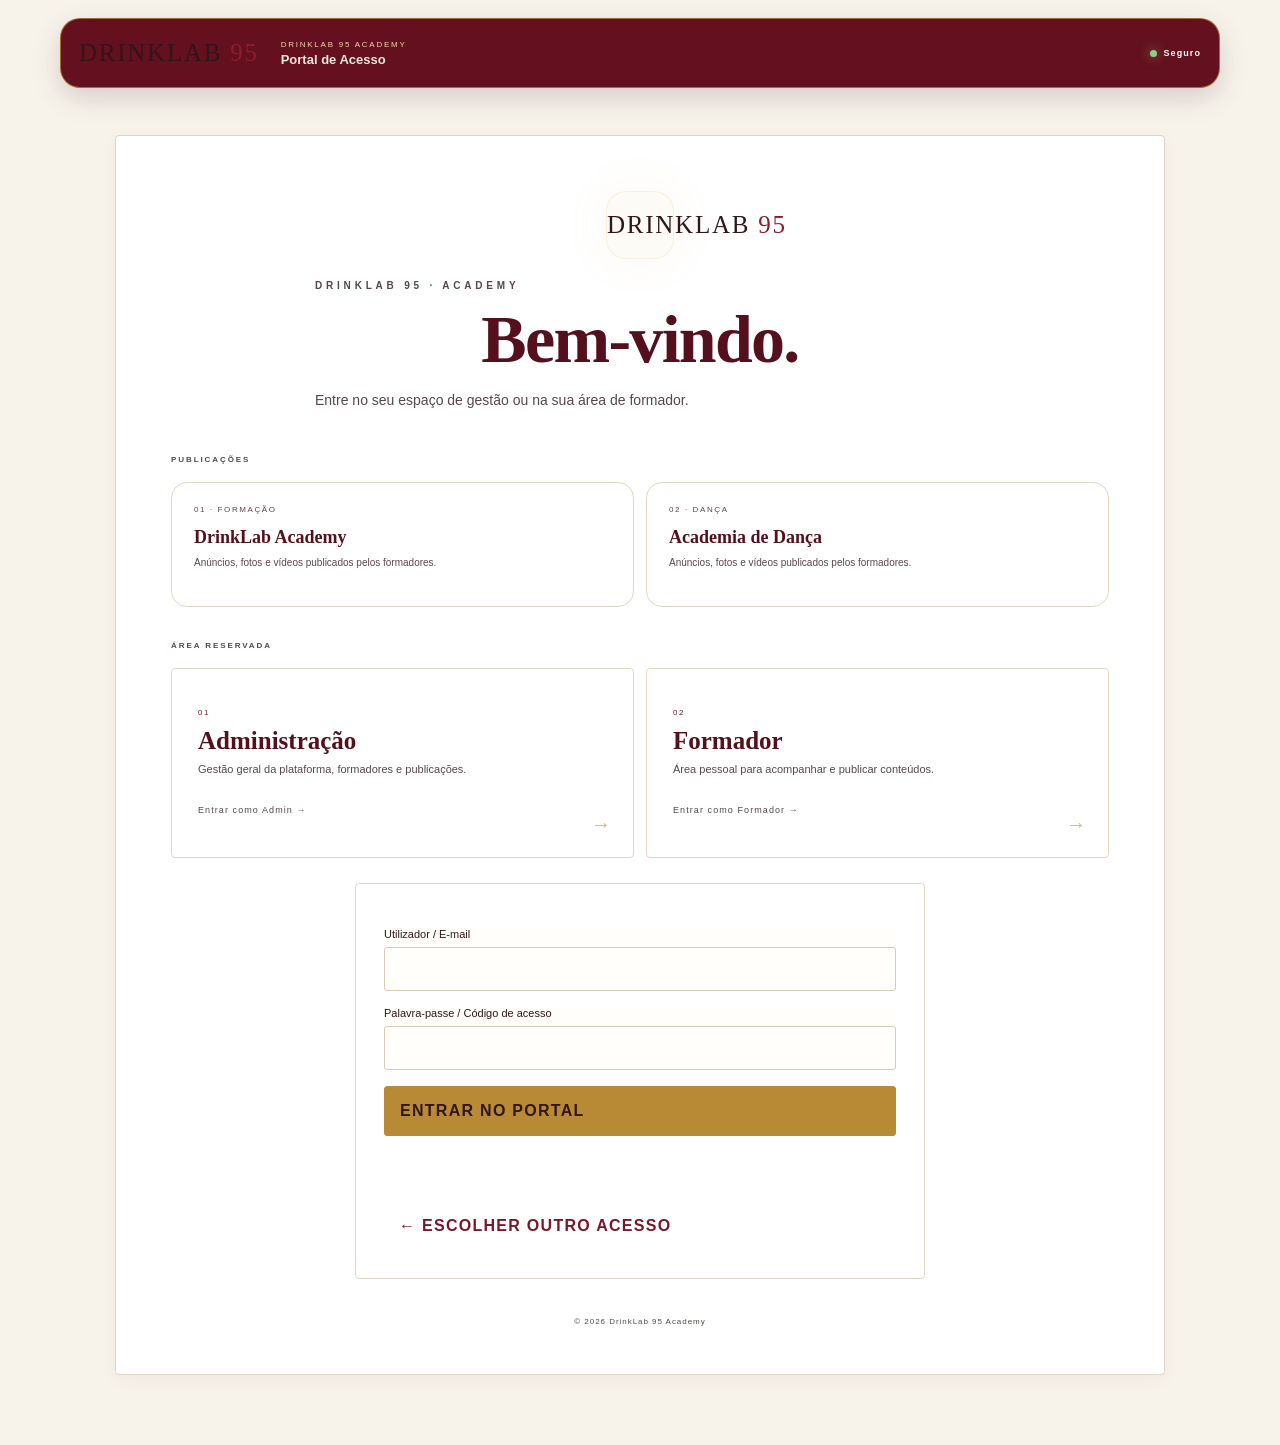
==== commit 58fd292f: "Refresh CSS cache for signup form improvements" ====
--- a/acesso.html
+++ b/acesso.html
@@ -1,4 +1,4 @@
 <!doctype html><html lang="pt-MZ"><head><meta charset="UTF-8"><meta name="viewport" content="width=device-width,initial-scale=1"><meta name="theme-color" content="#64101e"><title>DrinkLab 95 — Portal de Acesso</title><link rel="stylesheet" href="assets/css/style.css?v=20261028-visual-refresh-1"><style>.portal-info{width:min(980px,100%);margin:0 auto 28px;display:grid;grid-template-columns:repeat(3,1fr);gap:14px}.portal-card{display:block;padding:24px 20px;text-decoration:none;color:var(--text);background:linear-gradient(145deg,#15120d,#080808);border:1px solid #352919;border-radius:10px;text-align:left;transition:.25s;cursor:pointer}.portal-card:hover{transform:translateY(-3px);border-color:rgba(237,208,138,.8);box-shadow:0 18px 45px rgba(0,0,0,.35)}.portal-card small{display:block;color:#756c5d;font-size:8px;letter-spacing:.2em;margin-bottom:13px}.portal-card strong{display:block;color:var(--gold2);font:600 20px 'Playfair Display',serif;margin-bottom:7px}.portal-card span{display:block;color:var(--muted);font-size:10px;line-height:1.6}.portal-label{text-align:center;color:var(--gold2);font-size:9px;letter-spacing:.25em;font-weight:700;margin:28px 0 14px}.access-roles{display:grid;grid-template-columns:repeat(2,1fr);gap:14px;max-width:650px;margin:0 auto}.access-roles button{border:1px solid #352919;border-radius:10px;background:linear-gradient(145deg,#15120d,#080808);color:var(--text);padding:22px;text-align:left;cursor:pointer;transition:.25s}.access-roles button:hover{transform:translateY(-3px);border-color:rgba(237,208,138,.7)}.access-roles span{display:block;color:#756c5d;font-size:8px;letter-spacing:.2em;margin-bottom:10px}.access-roles strong{display:block;color:var(--gold2);font:600 21px 'Playfair Display',serif;margin-bottom:5px}.access-roles small,.access-roles em{display:block;color:var(--muted);font-size:10px;line-height:1.6}.access-roles em{margin-top:12px;color:var(--gold2);font-style:normal}.access-form{max-width:520px;margin:24px auto 0}.access-back{margin-top:12px!important;background:transparent!important;border:0!important;color:var(--muted)!important;box-shadow:none!important}.access-back:hover{color:var(--gold2)!important}.error{color:#d88b8b;text-align:center}@media(max-width:700px){.portal-info,.access-roles{grid-template-columns:1fr}.portal-card{padding:19px}.access-roles button{padding:19px}}</style><style>
 body:has(.access-page){background:#050505;min-height:100vh}.access-header{position:fixed;top:18px!important;left:50%;transform:translateX(-50%);width:min(1160px,calc(100% - 28px));height:70px!important;min-height:70px!important;padding:9px 18px!important;border-radius:20px!important;z-index:20}.access-header>a{display:flex;align-items:center}.access-header img{height:46px!important;max-width:185px!important}.access-header>div{display:flex;flex-direction:column;gap:3px;margin-left:22px;flex:1}.access-header small{font-size:8px;color:#777067;letter-spacing:.22em}.access-header strong{font-size:13px;color:#eee7dc}.header-status{display:flex!important;align-items:center;gap:7px;color:#aaa49b!important;font-size:9px!important;letter-spacing:.12em!important}.header-status i{display:block;width:7px;height:7px;border-radius:50%;background:#8ecf8e;box-shadow:0 0 12px rgba(142,207,142,.7)}.access-page{position:relative;min-height:100vh;display:grid;place-items:center;padding:135px 18px 70px;overflow:hidden}.access-glow{position:absolute;width:620px;height:620px;border-radius:50%;background:radial-gradient(circle,rgba(201,151,61,.10),transparent 65%);pointer-events:none}.access-box{position:relative;z-index:2;width:min(1050px,100%);padding:55px 55px 48px;background:linear-gradient(145deg,rgba(20,18,14,.96),rgba(7,7,7,.97));border:1px solid rgba(237,208,138,.15);border-radius:26px;box-shadow:0 35px 100px rgba(0,0,0,.55);backdrop-filter:blur(20px)}.access-brand{text-align:center;max-width:650px;margin:0 auto 40px}.brand-mark{width:68px;height:68px;margin:0 auto 18px;display:grid;place-items:center;border:1px solid rgba(237,208,138,.25);border-radius:20px;background:rgba(201,151,61,.045);box-shadow:0 0 45px rgba(201,151,61,.08)}.brand-mark img{width:38px!important;height:38px!important}.access-brand h1{font:600 clamp(42px,6vw,68px)/1 'Playfair Display',serif;margin:8px 0 15px;letter-spacing:-.025em}.access-brand>p:last-child{color:var(--muted);font-size:14px;line-height:1.8;margin:0}.portal-label{margin:32px 0 15px!important;color:#82796b!important;font-size:8px!important;letter-spacing:.24em!important;text-align:left!important}.portal-info{width:100%;grid-template-columns:repeat(2,1fr);gap:12px}.portal-card{min-height:125px;padding:22px!important;border-radius:16px!important;background:rgba(255,255,255,.018)!important;border-color:rgba(237,208,138,.10)!important}.portal-card strong{font-size:18px!important}.portal-card:hover{transform:translateY(-4px);background:rgba(201,151,61,.035)!important}.access-roles{max-width:none;grid-template-columns:repeat(2,1fr);gap:12px}.access-roles button{position:relative;min-height:190px;padding:26px;border-radius:16px;background:linear-gradient(145deg,#15120d,#090908);border-color:rgba(237,208,138,.12)}.access-roles button:after{content:'→';position:absolute;right:22px;bottom:21px;color:var(--gold2);font-size:20px;transition:.2s}.access-roles button:hover:after{transform:translateX(5px)}.access-roles strong{font-size:25px!important}.access-roles small{max-width:310px;font-size:11px!important;line-height:1.7!important}.access-roles em{margin-top:25px!important;font-size:9px!important;letter-spacing:.12em}.access-form{max-width:570px;padding:28px;margin:25px auto 0;border:1px solid rgba(237,208,138,.12);border-radius:18px;background:rgba(255,255,255,.018)}#accessTitle{color:var(--gold2);font-size:10px;letter-spacing:.18em;font-weight:700;margin:0}.access-form label{font-size:11px}.access-form input{border-radius:11px;padding:15px;background:#060606}.access-form>button[type=submit]{border-radius:11px;background:linear-gradient(135deg,#d8ad61,#b98431);padding:15px}.access-back{border-radius:999px!important}.error{font-size:11px}.access-box:after{content:'© 2026 DrinkLab 95 Academy';display:block;text-align:center;color:#514b43;font-size:8px;letter-spacing:.12em;margin-top:38px}@media(max-width:700px){.access-header{top:10px!important;height:62px!important;min-height:62px!important}.access-header img{height:40px!important}.access-header>div{display:none}.header-status{font-size:8px!important}.access-page{padding:100px 12px 35px}.access-box{padding:34px 18px 28px;border-radius:20px}.access-brand{margin-bottom:28px}.portal-info,.access-roles{grid-template-columns:1fr}.portal-card{min-height:110px}.access-roles button{min-height:155px}.access-form{padding:20px 15px}}
-</style>  <link rel="stylesheet" href="assets/css/refinement.css?v=20261028-8">
+</style>  <link rel="stylesheet" href="assets/css/refinement.css?v=20261028-9">
 </head><body><header class="access-header"><a href="./"><span class="brand-wordmark">DRINKLAB <em>95</em></span></a><div><small>DRINKLAB 95 ACADEMY</small><strong>Portal de Acesso</strong></div><span class="header-status"><i></i> Seguro</span></header><main class="access-page"><div class="access-glow"></div><section class="access-box"><div class="access-brand"><div class="brand-mark"><span class="brand-wordmark">DRINKLAB <em>95</em></span></div><p class="eyebrow">DRINKLAB 95 · ACADEMY</p><h1>Bem-vindo.</h1><p>Entre no seu espaço de gestão ou na sua área de formador.</p></div><p class="portal-label">PUBLICAÇÕES</p><div class="portal-info"><a class="portal-card" href="./publicacoes.html?area=academy"><small>01 · FORMAÇÃO</small><strong>DrinkLab Academy</strong><span>Anúncios, fotos e vídeos publicados pelos formadores.</span></a><a class="portal-card" href="./publicacoes.html?area=danca"><small>02 · DANÇA</small><strong>Academia de Dança</strong><span>Anúncios, fotos e vídeos publicados pelos formadores.</span></a></div><p class="portal-label">ÁREA RESERVADA</p><div class="access-roles"><button type="button" data-role="admin"><span>01</span><strong>Administração</strong><small>Gestão geral da plataforma, formadores e publicações.</small><em>Entrar como Admin →</em></button><button type="button" data-role="formador"><span>02</span><strong>Formador</strong><small>Área pessoal para acompanhar e publicar conteúdos.</small><em>Entrar como Formador →</em></button></div><form id="accessForm" class="access-form" hidden><p id="accessTitle"></p><label>Utilizador / E-mail<input id="accessUser" autocomplete="username" required></label><label>Palavra-passe / Código de acesso<input id="accessPass" type="password" autocomplete="current-password" required></label><button type="submit">Entrar no portal</button><p id="accessError" class="error"></p><button class="access-back" type="button" id="chooseAgain">← Escolher outro acesso</button></form></section></main><script src="assets/js/acesso.js?v=20260825-7"></script></body></html>
--- a/assets/css/refinement.css
+++ b/assets/css/refinement.css
@@ -672,3 +672,203 @@
   background: #f7f1e6 !important;
   border-left: 3px solid #b88a36 !important;
 }
+
+
+/* FORMULARIO DE INSCRICAO — hierarquia, espacamento e checkboxes alinhados */
+#form {
+  padding: clamp(18px, 4vw, 42px) 16px 48px !important;
+  scroll-margin-top: 130px;
+}
+#form > #back {
+  display: inline-flex;
+  align-items: center;
+  gap: 8px;
+  margin: 0 0 16px;
+  padding: 10px 14px;
+  border: 1px solid #d9c7a4;
+  border-radius: 6px;
+  background: #fffdf9;
+  font-weight: 650;
+}
+#form .panel {
+  width: min(100%, 760px);
+  margin-inline: auto;
+  padding: clamp(22px, 5vw, 42px) !important;
+  border: 1px solid #dfd0b2 !important;
+  border-top: 4px solid #64101e !important;
+  border-radius: 12px !important;
+  background: #fffefa !important;
+  box-shadow: 0 16px 42px rgba(53,11,20,.08) !important;
+}
+#form #kind {
+  margin: 0 0 8px;
+  color: #8a6726 !important;
+  font-size: .76rem;
+  font-weight: 750;
+  letter-spacing: .13em;
+  text-transform: uppercase;
+}
+#form #title {
+  margin: 0 0 10px;
+  color: #54101d !important;
+  font-size: clamp(1.65rem, 5vw, 2.3rem);
+  line-height: 1.18;
+}
+#form #desc {
+  margin: 0 0 26px;
+  color: #59464a !important;
+  line-height: 1.7;
+}
+#signup {
+  display: grid;
+  grid-template-columns: repeat(2, minmax(0, 1fr));
+  gap: 18px 16px;
+}
+#signup > label {
+  display: flex;
+  min-width: 0;
+  flex-direction: column;
+  align-items: stretch;
+  gap: 8px;
+  color: #32151b !important;
+  font-size: .9rem;
+  font-weight: 650;
+  line-height: 1.4;
+  text-align: left !important;
+}
+#signup > label:nth-of-type(1),
+#signup > label:nth-of-type(2),
+#signup > label:nth-of-type(3),
+#signup > label:has(textarea),
+#signup > fieldset,
+#signup > button[type="submit"] {
+  grid-column: 1 / -1;
+}
+#signup input:not([type="checkbox"]),
+#signup select,
+#signup textarea {
+  box-sizing: border-box;
+  width: 100%;
+  min-width: 0;
+  min-height: 48px;
+  padding: 12px 13px;
+  border: 1px solid #d7c8ad !important;
+  border-radius: 7px !important;
+  background: #fff !important;
+  color: #32151b !important;
+  font: inherit;
+  font-weight: 400;
+  box-shadow: none;
+}
+#signup textarea {
+  min-height: 112px;
+  resize: vertical;
+}
+#signup input:not([type="checkbox"]):focus,
+#signup select:focus,
+#signup textarea:focus {
+  outline: 3px solid rgba(181,138,59,.2) !important;
+  border-color: #a77a2d !important;
+}
+#signup fieldset {
+  min-width: 0;
+  margin: 0;
+  padding: 16px;
+  border: 1px solid #e1d3b8;
+  border-radius: 9px;
+  background: #fcf8f0;
+}
+#signup legend {
+  padding: 0 7px;
+  color: #54101d;
+  font-size: .92rem;
+  font-weight: 750;
+}
+#signup .days {
+  display: grid;
+  grid-template-columns: repeat(3, minmax(0, 1fr));
+  gap: 10px;
+  margin-top: 5px;
+}
+#signup .days label {
+  display: flex;
+  flex-direction: row;
+  align-items: center;
+  justify-content: flex-start;
+  gap: 9px;
+  min-width: 0;
+  min-height: 44px;
+  margin: 0;
+  padding: 10px 11px;
+  border: 1px solid #e3d6bf;
+  border-radius: 7px;
+  background: #fffefa;
+  color: #49343a !important;
+  font-size: .88rem;
+  font-weight: 550;
+  line-height: 1.3;
+  text-align: left !important;
+  cursor: pointer;
+}
+#signup .days label:has(input:checked) {
+  border-color: #a77a2d;
+  background: #f8efdc;
+  color: #54101d !important;
+}
+#signup .days input[type="checkbox"] {
+  appearance: auto;
+  -webkit-appearance: checkbox;
+  flex: 0 0 18px;
+  width: 18px;
+  height: 18px;
+  min-width: 18px;
+  min-height: 18px;
+  margin: 0;
+  padding: 0;
+  accent-color: #64101e;
+  cursor: pointer;
+}
+#signup button[type="submit"] {
+  grid-column: 1 / -1;
+  width: 100%;
+  min-height: 52px;
+  margin-top: 4px;
+  padding: 14px 20px;
+  border: 0 !important;
+  border-radius: 7px !important;
+  background: #64101e !important;
+  color: #fff !important;
+  font-size: .95rem;
+  font-weight: 750;
+  letter-spacing: .035em;
+  cursor: pointer;
+}
+#signup button[type="submit"]:hover {
+  background: #42101a !important;
+}
+#signup button[type="submit"]:focus-visible,
+#signup .days label:focus-within {
+  outline: 3px solid rgba(181,138,59,.45);
+  outline-offset: 2px;
+}
+#form #success {
+  margin-top: 20px;
+  padding: 16px;
+  border-radius: 8px;
+  line-height: 1.65;
+}
+@media(max-width:600px) {
+  #form { padding-inline: 10px !important; }
+  #form .panel { padding: 22px 16px !important; }
+  #signup { grid-template-columns: minmax(0, 1fr); gap: 16px; }
+  #signup > label,
+  #signup > label:nth-of-type(1),
+  #signup > label:nth-of-type(2),
+  #signup > label:nth-of-type(3),
+  #signup > label:has(textarea) { grid-column: 1; }
+  #signup .days { grid-template-columns: repeat(2, minmax(0, 1fr)); gap: 8px; }
+  #signup .days label { min-height: 46px; padding: 10px; font-size: .86rem; }
+}
+@media(max-width:360px) {
+  #signup .days { grid-template-columns: minmax(0, 1fr); }
+}
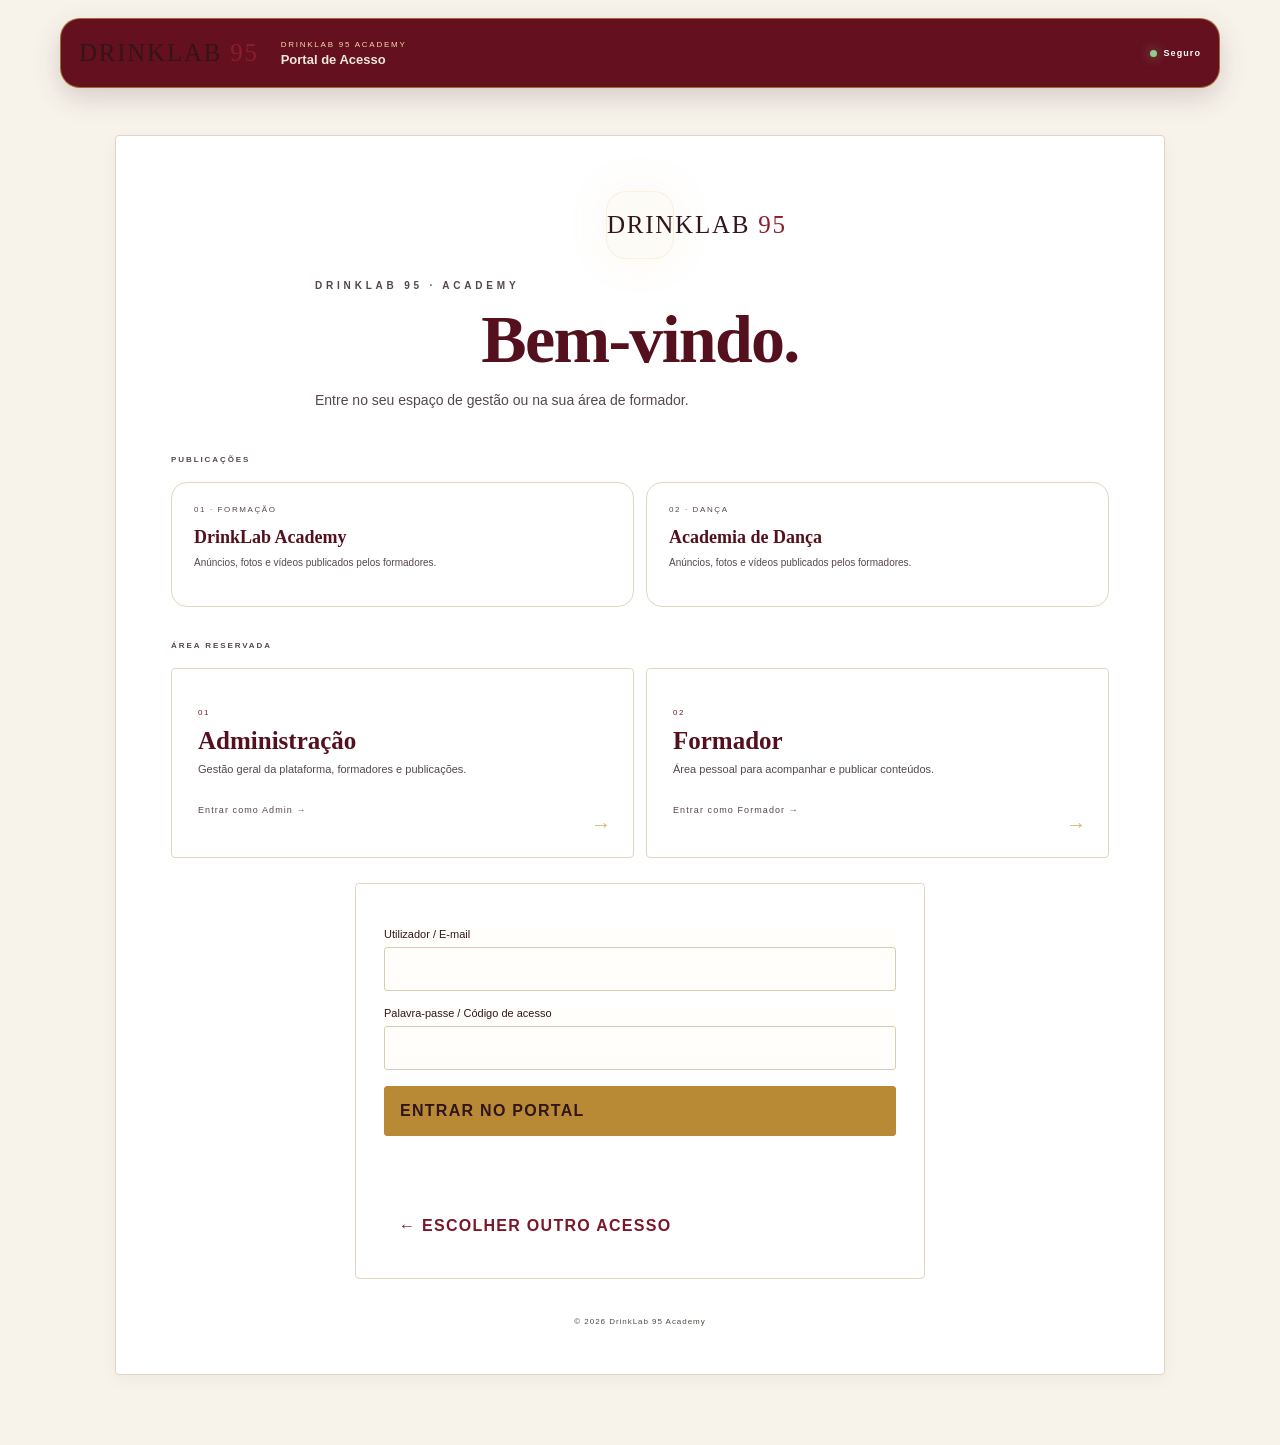
==== commit fdd7c963: "Refresh form and checkbox assets" ====
--- a/acesso.html
+++ b/acesso.html
@@ -1,4 +1,4 @@
 <!doctype html><html lang="pt-MZ"><head><meta charset="UTF-8"><meta name="viewport" content="width=device-width,initial-scale=1"><meta name="theme-color" content="#64101e"><title>DrinkLab 95 — Portal de Acesso</title><link rel="stylesheet" href="assets/css/style.css?v=20261028-visual-refresh-1"><style>.portal-info{width:min(980px,100%);margin:0 auto 28px;display:grid;grid-template-columns:repeat(3,1fr);gap:14px}.portal-card{display:block;padding:24px 20px;text-decoration:none;color:var(--text);background:linear-gradient(145deg,#15120d,#080808);border:1px solid #352919;border-radius:10px;text-align:left;transition:.25s;cursor:pointer}.portal-card:hover{transform:translateY(-3px);border-color:rgba(237,208,138,.8);box-shadow:0 18px 45px rgba(0,0,0,.35)}.portal-card small{display:block;color:#756c5d;font-size:8px;letter-spacing:.2em;margin-bottom:13px}.portal-card strong{display:block;color:var(--gold2);font:600 20px 'Playfair Display',serif;margin-bottom:7px}.portal-card span{display:block;color:var(--muted);font-size:10px;line-height:1.6}.portal-label{text-align:center;color:var(--gold2);font-size:9px;letter-spacing:.25em;font-weight:700;margin:28px 0 14px}.access-roles{display:grid;grid-template-columns:repeat(2,1fr);gap:14px;max-width:650px;margin:0 auto}.access-roles button{border:1px solid #352919;border-radius:10px;background:linear-gradient(145deg,#15120d,#080808);color:var(--text);padding:22px;text-align:left;cursor:pointer;transition:.25s}.access-roles button:hover{transform:translateY(-3px);border-color:rgba(237,208,138,.7)}.access-roles span{display:block;color:#756c5d;font-size:8px;letter-spacing:.2em;margin-bottom:10px}.access-roles strong{display:block;color:var(--gold2);font:600 21px 'Playfair Display',serif;margin-bottom:5px}.access-roles small,.access-roles em{display:block;color:var(--muted);font-size:10px;line-height:1.6}.access-roles em{margin-top:12px;color:var(--gold2);font-style:normal}.access-form{max-width:520px;margin:24px auto 0}.access-back{margin-top:12px!important;background:transparent!important;border:0!important;color:var(--muted)!important;box-shadow:none!important}.access-back:hover{color:var(--gold2)!important}.error{color:#d88b8b;text-align:center}@media(max-width:700px){.portal-info,.access-roles{grid-template-columns:1fr}.portal-card{padding:19px}.access-roles button{padding:19px}}</style><style>
 body:has(.access-page){background:#050505;min-height:100vh}.access-header{position:fixed;top:18px!important;left:50%;transform:translateX(-50%);width:min(1160px,calc(100% - 28px));height:70px!important;min-height:70px!important;padding:9px 18px!important;border-radius:20px!important;z-index:20}.access-header>a{display:flex;align-items:center}.access-header img{height:46px!important;max-width:185px!important}.access-header>div{display:flex;flex-direction:column;gap:3px;margin-left:22px;flex:1}.access-header small{font-size:8px;color:#777067;letter-spacing:.22em}.access-header strong{font-size:13px;color:#eee7dc}.header-status{display:flex!important;align-items:center;gap:7px;color:#aaa49b!important;font-size:9px!important;letter-spacing:.12em!important}.header-status i{display:block;width:7px;height:7px;border-radius:50%;background:#8ecf8e;box-shadow:0 0 12px rgba(142,207,142,.7)}.access-page{position:relative;min-height:100vh;display:grid;place-items:center;padding:135px 18px 70px;overflow:hidden}.access-glow{position:absolute;width:620px;height:620px;border-radius:50%;background:radial-gradient(circle,rgba(201,151,61,.10),transparent 65%);pointer-events:none}.access-box{position:relative;z-index:2;width:min(1050px,100%);padding:55px 55px 48px;background:linear-gradient(145deg,rgba(20,18,14,.96),rgba(7,7,7,.97));border:1px solid rgba(237,208,138,.15);border-radius:26px;box-shadow:0 35px 100px rgba(0,0,0,.55);backdrop-filter:blur(20px)}.access-brand{text-align:center;max-width:650px;margin:0 auto 40px}.brand-mark{width:68px;height:68px;margin:0 auto 18px;display:grid;place-items:center;border:1px solid rgba(237,208,138,.25);border-radius:20px;background:rgba(201,151,61,.045);box-shadow:0 0 45px rgba(201,151,61,.08)}.brand-mark img{width:38px!important;height:38px!important}.access-brand h1{font:600 clamp(42px,6vw,68px)/1 'Playfair Display',serif;margin:8px 0 15px;letter-spacing:-.025em}.access-brand>p:last-child{color:var(--muted);font-size:14px;line-height:1.8;margin:0}.portal-label{margin:32px 0 15px!important;color:#82796b!important;font-size:8px!important;letter-spacing:.24em!important;text-align:left!important}.portal-info{width:100%;grid-template-columns:repeat(2,1fr);gap:12px}.portal-card{min-height:125px;padding:22px!important;border-radius:16px!important;background:rgba(255,255,255,.018)!important;border-color:rgba(237,208,138,.10)!important}.portal-card strong{font-size:18px!important}.portal-card:hover{transform:translateY(-4px);background:rgba(201,151,61,.035)!important}.access-roles{max-width:none;grid-template-columns:repeat(2,1fr);gap:12px}.access-roles button{position:relative;min-height:190px;padding:26px;border-radius:16px;background:linear-gradient(145deg,#15120d,#090908);border-color:rgba(237,208,138,.12)}.access-roles button:after{content:'→';position:absolute;right:22px;bottom:21px;color:var(--gold2);font-size:20px;transition:.2s}.access-roles button:hover:after{transform:translateX(5px)}.access-roles strong{font-size:25px!important}.access-roles small{max-width:310px;font-size:11px!important;line-height:1.7!important}.access-roles em{margin-top:25px!important;font-size:9px!important;letter-spacing:.12em}.access-form{max-width:570px;padding:28px;margin:25px auto 0;border:1px solid rgba(237,208,138,.12);border-radius:18px;background:rgba(255,255,255,.018)}#accessTitle{color:var(--gold2);font-size:10px;letter-spacing:.18em;font-weight:700;margin:0}.access-form label{font-size:11px}.access-form input{border-radius:11px;padding:15px;background:#060606}.access-form>button[type=submit]{border-radius:11px;background:linear-gradient(135deg,#d8ad61,#b98431);padding:15px}.access-back{border-radius:999px!important}.error{font-size:11px}.access-box:after{content:'© 2026 DrinkLab 95 Academy';display:block;text-align:center;color:#514b43;font-size:8px;letter-spacing:.12em;margin-top:38px}@media(max-width:700px){.access-header{top:10px!important;height:62px!important;min-height:62px!important}.access-header img{height:40px!important}.access-header>div{display:none}.header-status{font-size:8px!important}.access-page{padding:100px 12px 35px}.access-box{padding:34px 18px 28px;border-radius:20px}.access-brand{margin-bottom:28px}.portal-info,.access-roles{grid-template-columns:1fr}.portal-card{min-height:110px}.access-roles button{min-height:155px}.access-form{padding:20px 15px}}
-</style>  <link rel="stylesheet" href="assets/css/refinement.css?v=20261028-9">
+</style>  <link rel="stylesheet" href="assets/css/refinement.css?v=20261028-10">
 </head><body><header class="access-header"><a href="./"><span class="brand-wordmark">DRINKLAB <em>95</em></span></a><div><small>DRINKLAB 95 ACADEMY</small><strong>Portal de Acesso</strong></div><span class="header-status"><i></i> Seguro</span></header><main class="access-page"><div class="access-glow"></div><section class="access-box"><div class="access-brand"><div class="brand-mark"><span class="brand-wordmark">DRINKLAB <em>95</em></span></div><p class="eyebrow">DRINKLAB 95 · ACADEMY</p><h1>Bem-vindo.</h1><p>Entre no seu espaço de gestão ou na sua área de formador.</p></div><p class="portal-label">PUBLICAÇÕES</p><div class="portal-info"><a class="portal-card" href="./publicacoes.html?area=academy"><small>01 · FORMAÇÃO</small><strong>DrinkLab Academy</strong><span>Anúncios, fotos e vídeos publicados pelos formadores.</span></a><a class="portal-card" href="./publicacoes.html?area=danca"><small>02 · DANÇA</small><strong>Academia de Dança</strong><span>Anúncios, fotos e vídeos publicados pelos formadores.</span></a></div><p class="portal-label">ÁREA RESERVADA</p><div class="access-roles"><button type="button" data-role="admin"><span>01</span><strong>Administração</strong><small>Gestão geral da plataforma, formadores e publicações.</small><em>Entrar como Admin →</em></button><button type="button" data-role="formador"><span>02</span><strong>Formador</strong><small>Área pessoal para acompanhar e publicar conteúdos.</small><em>Entrar como Formador →</em></button></div><form id="accessForm" class="access-form" hidden><p id="accessTitle"></p><label>Utilizador / E-mail<input id="accessUser" autocomplete="username" required></label><label>Palavra-passe / Código de acesso<input id="accessPass" type="password" autocomplete="current-password" required></label><button type="submit">Entrar no portal</button><p id="accessError" class="error"></p><button class="access-back" type="button" id="chooseAgain">← Escolher outro acesso</button></form></section></main><script src="assets/js/acesso.js?v=20260825-7"></script></body></html>
--- a/assets/css/refinement.css
+++ b/assets/css/refinement.css
@@ -872,3 +872,57 @@
 @media(max-width:360px) {
   #signup .days { grid-template-columns: minmax(0, 1fr); }
 }
+
+
+/* CHECKBOXES DO FORMULARIO DE SERVICOS — alinhamento robusto, incluindo Setup */
+.service-page .check {
+  display: flex !important;
+  flex-direction: row !important;
+  align-items: flex-start !important;
+  justify-content: flex-start !important;
+  gap: 12px !important;
+  width: 100%;
+  min-width: 0;
+  box-sizing: border-box;
+  padding: 14px 15px !important;
+  margin: 0 !important;
+  text-align: left !important;
+  line-height: 1.55 !important;
+  cursor: pointer;
+}
+.service-page .check input[type="checkbox"] {
+  display: block !important;
+  flex: 0 0 19px !important;
+  width: 19px !important;
+  height: 19px !important;
+  min-width: 19px !important;
+  min-height: 19px !important;
+  margin: 2px 0 0 !important;
+  padding: 0 !important;
+  accent-color: #64101e !important;
+  cursor: pointer;
+}
+.service-page .check span {
+  display: block !important;
+  flex: 1 1 auto !important;
+  min-width: 0 !important;
+  color: #49343a !important;
+  text-align: left !important;
+  line-height: 1.55 !important;
+  overflow-wrap: anywhere;
+  word-break: normal;
+}
+.service-page .check:has(input:checked) {
+  background: #f8efdc !important;
+  border-color: #b58a3b !important;
+}
+.service-page #serviceRequest {
+  scroll-margin-top: 125px;
+}
+@media(max-width:600px) {
+  .service-page .check {
+    align-items: flex-start !important;
+    gap: 11px !important;
+    padding: 13px 12px !important;
+  }
+}
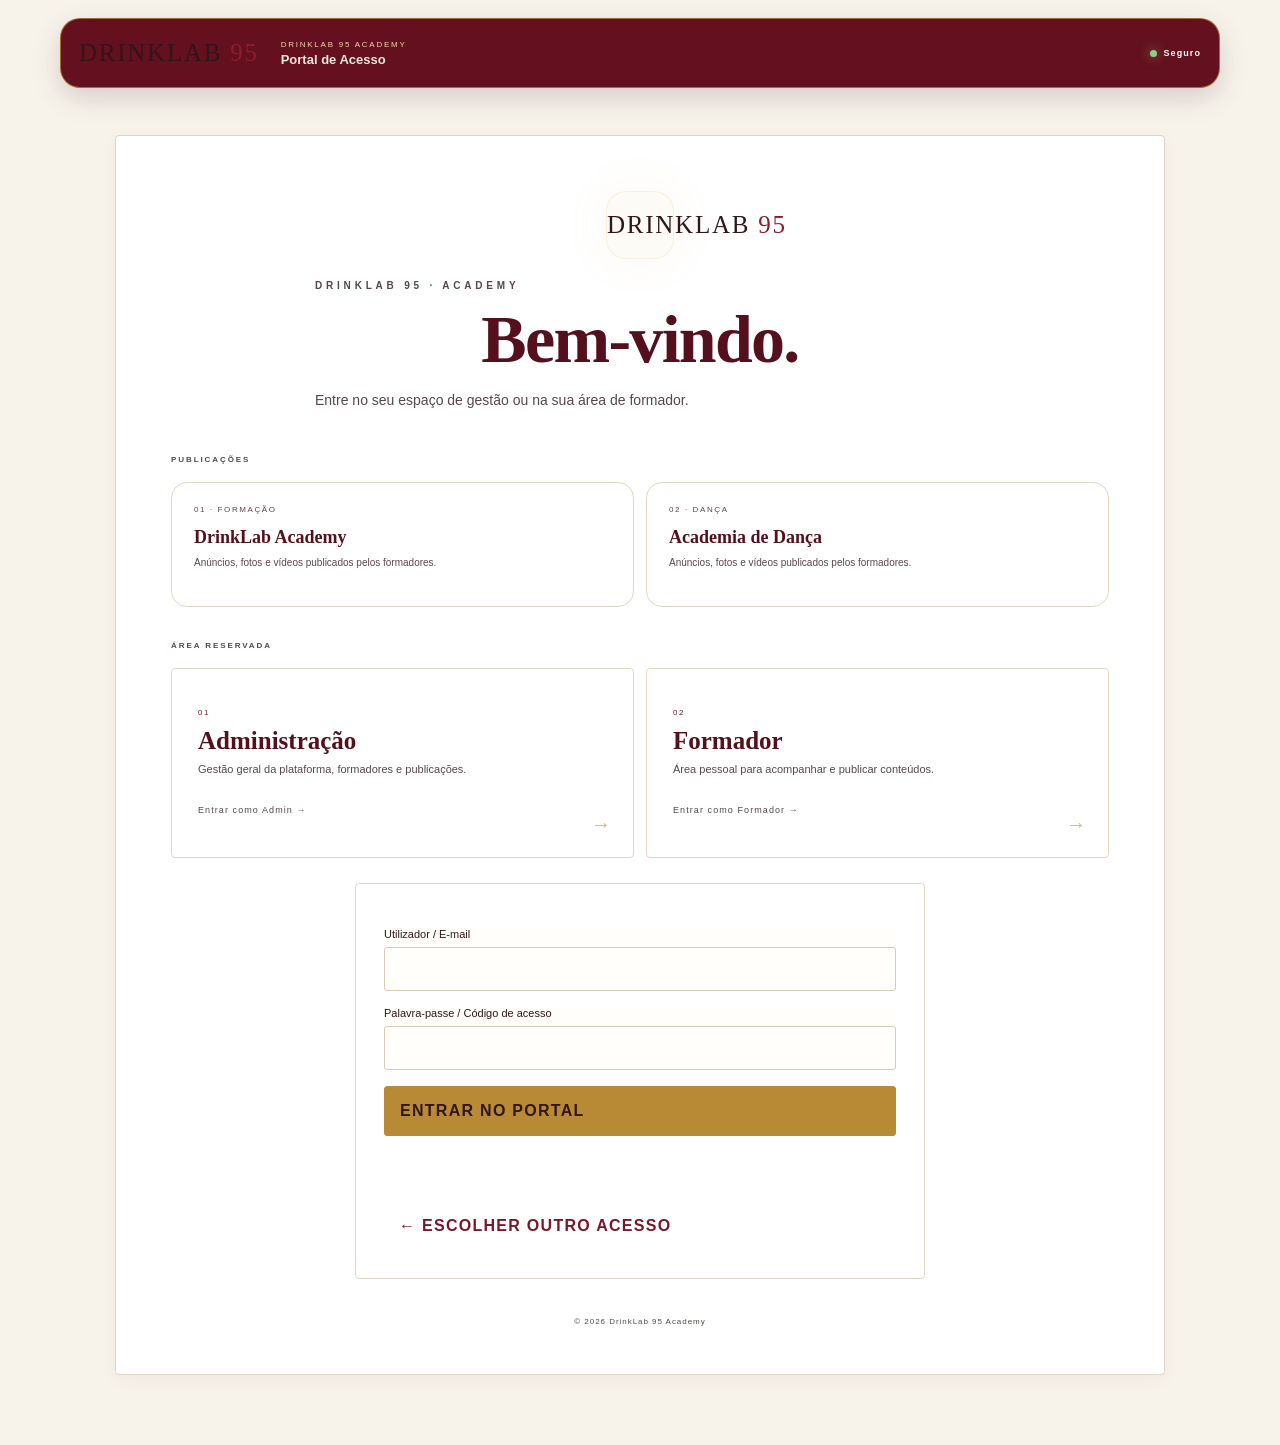
==== commit bb91299c: "Refresh CSS cache for setup checkbox spacing" ====
--- a/acesso.html
+++ b/acesso.html
@@ -1,4 +1,4 @@
 <!doctype html><html lang="pt-MZ"><head><meta charset="UTF-8"><meta name="viewport" content="width=device-width,initial-scale=1"><meta name="theme-color" content="#64101e"><title>DrinkLab 95 — Portal de Acesso</title><link rel="stylesheet" href="assets/css/style.css?v=20261028-visual-refresh-1"><style>.portal-info{width:min(980px,100%);margin:0 auto 28px;display:grid;grid-template-columns:repeat(3,1fr);gap:14px}.portal-card{display:block;padding:24px 20px;text-decoration:none;color:var(--text);background:linear-gradient(145deg,#15120d,#080808);border:1px solid #352919;border-radius:10px;text-align:left;transition:.25s;cursor:pointer}.portal-card:hover{transform:translateY(-3px);border-color:rgba(237,208,138,.8);box-shadow:0 18px 45px rgba(0,0,0,.35)}.portal-card small{display:block;color:#756c5d;font-size:8px;letter-spacing:.2em;margin-bottom:13px}.portal-card strong{display:block;color:var(--gold2);font:600 20px 'Playfair Display',serif;margin-bottom:7px}.portal-card span{display:block;color:var(--muted);font-size:10px;line-height:1.6}.portal-label{text-align:center;color:var(--gold2);font-size:9px;letter-spacing:.25em;font-weight:700;margin:28px 0 14px}.access-roles{display:grid;grid-template-columns:repeat(2,1fr);gap:14px;max-width:650px;margin:0 auto}.access-roles button{border:1px solid #352919;border-radius:10px;background:linear-gradient(145deg,#15120d,#080808);color:var(--text);padding:22px;text-align:left;cursor:pointer;transition:.25s}.access-roles button:hover{transform:translateY(-3px);border-color:rgba(237,208,138,.7)}.access-roles span{display:block;color:#756c5d;font-size:8px;letter-spacing:.2em;margin-bottom:10px}.access-roles strong{display:block;color:var(--gold2);font:600 21px 'Playfair Display',serif;margin-bottom:5px}.access-roles small,.access-roles em{display:block;color:var(--muted);font-size:10px;line-height:1.6}.access-roles em{margin-top:12px;color:var(--gold2);font-style:normal}.access-form{max-width:520px;margin:24px auto 0}.access-back{margin-top:12px!important;background:transparent!important;border:0!important;color:var(--muted)!important;box-shadow:none!important}.access-back:hover{color:var(--gold2)!important}.error{color:#d88b8b;text-align:center}@media(max-width:700px){.portal-info,.access-roles{grid-template-columns:1fr}.portal-card{padding:19px}.access-roles button{padding:19px}}</style><style>
 body:has(.access-page){background:#050505;min-height:100vh}.access-header{position:fixed;top:18px!important;left:50%;transform:translateX(-50%);width:min(1160px,calc(100% - 28px));height:70px!important;min-height:70px!important;padding:9px 18px!important;border-radius:20px!important;z-index:20}.access-header>a{display:flex;align-items:center}.access-header img{height:46px!important;max-width:185px!important}.access-header>div{display:flex;flex-direction:column;gap:3px;margin-left:22px;flex:1}.access-header small{font-size:8px;color:#777067;letter-spacing:.22em}.access-header strong{font-size:13px;color:#eee7dc}.header-status{display:flex!important;align-items:center;gap:7px;color:#aaa49b!important;font-size:9px!important;letter-spacing:.12em!important}.header-status i{display:block;width:7px;height:7px;border-radius:50%;background:#8ecf8e;box-shadow:0 0 12px rgba(142,207,142,.7)}.access-page{position:relative;min-height:100vh;display:grid;place-items:center;padding:135px 18px 70px;overflow:hidden}.access-glow{position:absolute;width:620px;height:620px;border-radius:50%;background:radial-gradient(circle,rgba(201,151,61,.10),transparent 65%);pointer-events:none}.access-box{position:relative;z-index:2;width:min(1050px,100%);padding:55px 55px 48px;background:linear-gradient(145deg,rgba(20,18,14,.96),rgba(7,7,7,.97));border:1px solid rgba(237,208,138,.15);border-radius:26px;box-shadow:0 35px 100px rgba(0,0,0,.55);backdrop-filter:blur(20px)}.access-brand{text-align:center;max-width:650px;margin:0 auto 40px}.brand-mark{width:68px;height:68px;margin:0 auto 18px;display:grid;place-items:center;border:1px solid rgba(237,208,138,.25);border-radius:20px;background:rgba(201,151,61,.045);box-shadow:0 0 45px rgba(201,151,61,.08)}.brand-mark img{width:38px!important;height:38px!important}.access-brand h1{font:600 clamp(42px,6vw,68px)/1 'Playfair Display',serif;margin:8px 0 15px;letter-spacing:-.025em}.access-brand>p:last-child{color:var(--muted);font-size:14px;line-height:1.8;margin:0}.portal-label{margin:32px 0 15px!important;color:#82796b!important;font-size:8px!important;letter-spacing:.24em!important;text-align:left!important}.portal-info{width:100%;grid-template-columns:repeat(2,1fr);gap:12px}.portal-card{min-height:125px;padding:22px!important;border-radius:16px!important;background:rgba(255,255,255,.018)!important;border-color:rgba(237,208,138,.10)!important}.portal-card strong{font-size:18px!important}.portal-card:hover{transform:translateY(-4px);background:rgba(201,151,61,.035)!important}.access-roles{max-width:none;grid-template-columns:repeat(2,1fr);gap:12px}.access-roles button{position:relative;min-height:190px;padding:26px;border-radius:16px;background:linear-gradient(145deg,#15120d,#090908);border-color:rgba(237,208,138,.12)}.access-roles button:after{content:'→';position:absolute;right:22px;bottom:21px;color:var(--gold2);font-size:20px;transition:.2s}.access-roles button:hover:after{transform:translateX(5px)}.access-roles strong{font-size:25px!important}.access-roles small{max-width:310px;font-size:11px!important;line-height:1.7!important}.access-roles em{margin-top:25px!important;font-size:9px!important;letter-spacing:.12em}.access-form{max-width:570px;padding:28px;margin:25px auto 0;border:1px solid rgba(237,208,138,.12);border-radius:18px;background:rgba(255,255,255,.018)}#accessTitle{color:var(--gold2);font-size:10px;letter-spacing:.18em;font-weight:700;margin:0}.access-form label{font-size:11px}.access-form input{border-radius:11px;padding:15px;background:#060606}.access-form>button[type=submit]{border-radius:11px;background:linear-gradient(135deg,#d8ad61,#b98431);padding:15px}.access-back{border-radius:999px!important}.error{font-size:11px}.access-box:after{content:'© 2026 DrinkLab 95 Academy';display:block;text-align:center;color:#514b43;font-size:8px;letter-spacing:.12em;margin-top:38px}@media(max-width:700px){.access-header{top:10px!important;height:62px!important;min-height:62px!important}.access-header img{height:40px!important}.access-header>div{display:none}.header-status{font-size:8px!important}.access-page{padding:100px 12px 35px}.access-box{padding:34px 18px 28px;border-radius:20px}.access-brand{margin-bottom:28px}.portal-info,.access-roles{grid-template-columns:1fr}.portal-card{min-height:110px}.access-roles button{min-height:155px}.access-form{padding:20px 15px}}
-</style>  <link rel="stylesheet" href="assets/css/refinement.css?v=20261028-10">
+</style>  <link rel="stylesheet" href="assets/css/refinement.css?v=20261028-11">
 </head><body><header class="access-header"><a href="./"><span class="brand-wordmark">DRINKLAB <em>95</em></span></a><div><small>DRINKLAB 95 ACADEMY</small><strong>Portal de Acesso</strong></div><span class="header-status"><i></i> Seguro</span></header><main class="access-page"><div class="access-glow"></div><section class="access-box"><div class="access-brand"><div class="brand-mark"><span class="brand-wordmark">DRINKLAB <em>95</em></span></div><p class="eyebrow">DRINKLAB 95 · ACADEMY</p><h1>Bem-vindo.</h1><p>Entre no seu espaço de gestão ou na sua área de formador.</p></div><p class="portal-label">PUBLICAÇÕES</p><div class="portal-info"><a class="portal-card" href="./publicacoes.html?area=academy"><small>01 · FORMAÇÃO</small><strong>DrinkLab Academy</strong><span>Anúncios, fotos e vídeos publicados pelos formadores.</span></a><a class="portal-card" href="./publicacoes.html?area=danca"><small>02 · DANÇA</small><strong>Academia de Dança</strong><span>Anúncios, fotos e vídeos publicados pelos formadores.</span></a></div><p class="portal-label">ÁREA RESERVADA</p><div class="access-roles"><button type="button" data-role="admin"><span>01</span><strong>Administração</strong><small>Gestão geral da plataforma, formadores e publicações.</small><em>Entrar como Admin →</em></button><button type="button" data-role="formador"><span>02</span><strong>Formador</strong><small>Área pessoal para acompanhar e publicar conteúdos.</small><em>Entrar como Formador →</em></button></div><form id="accessForm" class="access-form" hidden><p id="accessTitle"></p><label>Utilizador / E-mail<input id="accessUser" autocomplete="username" required></label><label>Palavra-passe / Código de acesso<input id="accessPass" type="password" autocomplete="current-password" required></label><button type="submit">Entrar no portal</button><p id="accessError" class="error"></p><button class="access-back" type="button" id="chooseAgain">← Escolher outro acesso</button></form></section></main><script src="assets/js/acesso.js?v=20260825-7"></script></body></html>
--- a/assets/css/refinement.css
+++ b/assets/css/refinement.css
@@ -926,3 +926,29 @@
     padding: 13px 12px !important;
   }
 }
+
+
+/* Setup de Coffee Shop: aproximar cada descrição à respectiva caixa */
+.service-page #checkGrid .check {
+  display: flex !important;
+  align-items: flex-start !important;
+  justify-content: flex-start !important;
+  column-gap: 5px !important;
+  gap: 5px !important;
+}
+.service-page #checkGrid .check input[type="checkbox"] {
+  flex: 0 0 16px !important;
+  width: 16px !important;
+  min-width: 16px !important;
+  height: 16px !important;
+  min-height: 16px !important;
+  margin: 2px 0 0 !important;
+}
+.service-page #checkGrid .check span {
+  flex: 0 1 auto !important;
+  width: auto !important;
+  min-width: 0 !important;
+  margin: 0 !important;
+  padding: 0 !important;
+  text-align: left !important;
+}
